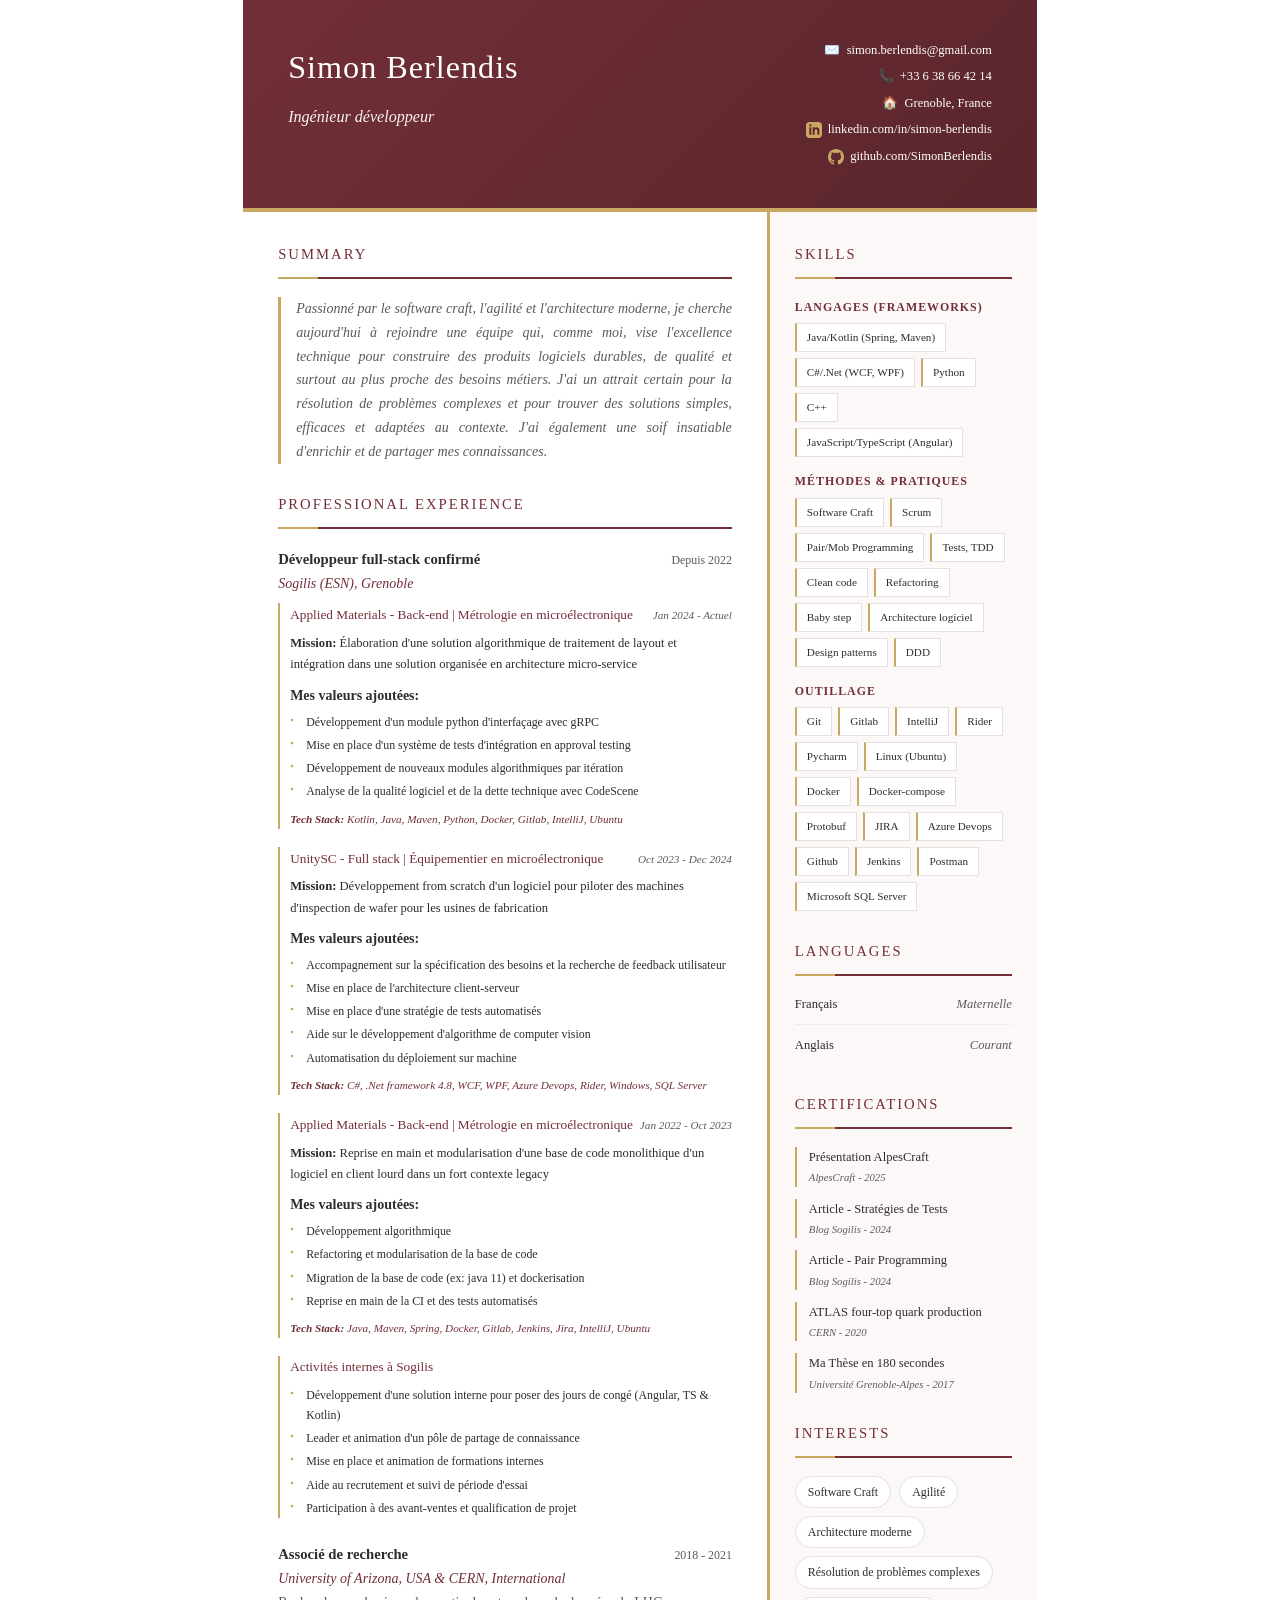
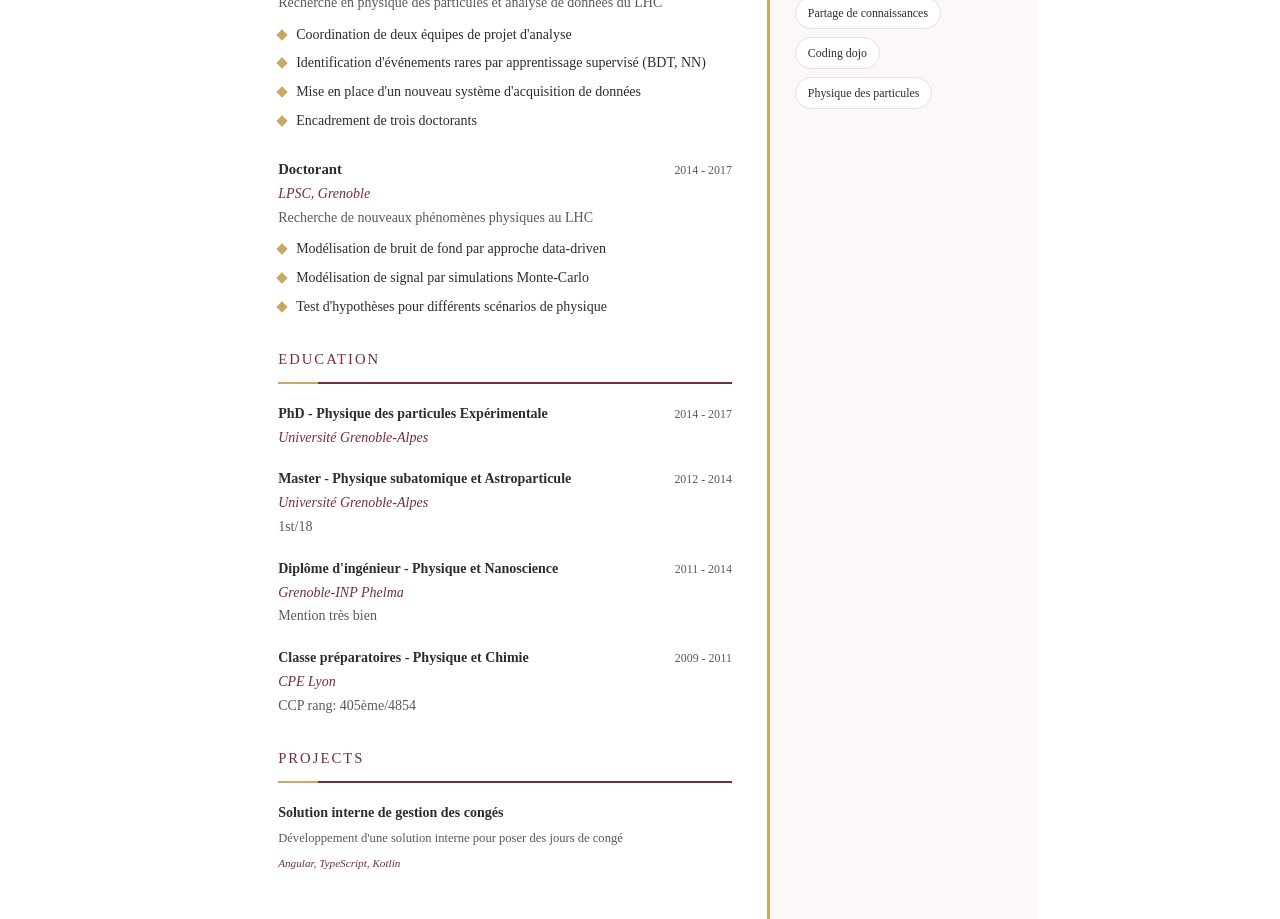
==== index.html @ 7273987a "Refactor sub-experience layout: move dates to right side - Updated HTML structure to separate sub-ex" ====
<!DOCTYPE html>


<html lang="en">
<head>
    <meta charset="UTF-8">
    <meta name="viewport" content="width=device-width, initial-scale=1.0">
    <title>Resume - Simon Berlendis</title>
    <link rel="stylesheet" href="styles.css">
</head>
<body>
<div class="container">

    <header class="header">
        <div class="header-content">

            <div class="header-main">
                <h1>Simon Berlendis</h1>
                <div class="title">Ingénieur développeur</div>
            </div>
            <div class="contact-info">
                <div class="contact-item"><span class="contact-icon">✉️</span> <a
                        href="mailto:simon.berlendis@gmail.com">simon.berlendis@gmail.com</a></div>
                <div class="contact-item"><span class="contact-icon">📞</span> &#43;33 6 38 66 42 14</div>
                <div class="contact-item"><span class="contact-icon">🏠</span> Grenoble, France</div>
                <div class="contact-item"><span class="contact-icon">
                        <svg xmlns="http://www.w3.org/2000/svg" width="16" height="16" viewBox="0 0 24 24"
                             fill="currentColor" style="vertical-align: middle;">
                            <path d="M19 0h-14c-2.761 0-5 2.239-5 5v14c0 2.761 2.239 5 5 5h14c2.762 0 5-2.239 5-5v-14c0-2.761-2.238-5-5-5zm-11 19h-3v-11h3v11zm-1.5-12.268c-.966 0-1.75-.79-1.75-1.764s.784-1.764 1.75-1.764 1.75.79 1.75 1.764-.783 1.764-1.75 1.764zm13.5 12.268h-3v-5.604c0-3.368-4-3.113-4 0v5.604h-3v-11h3v1.765c1.396-2.586 7-2.777 7 2.476v6.759z"/>
                        </svg>
                    </span> <a href="https://linkedin.com/in/simon-berlendis" target="_blank">linkedin.com/in/simon-berlendis</a>
                </div>
                <div class="contact-item"><span class="contact-icon">
                        <svg xmlns="http://www.w3.org/2000/svg" width="16" height="16" viewBox="0 0 24 24"
                             fill="currentColor" style="vertical-align: middle;">
                            <path d="M12 0c-6.626 0-12 5.373-12 12 0 5.302 3.438 9.8 8.207 11.387.599.111.793-.261.793-.577v-2.234c-3.338.726-4.033-1.416-4.033-1.416-.546-1.387-1.333-1.756-1.333-1.756-1.089-.745.083-.729.083-.729 1.205.084 1.839 1.237 1.839 1.237 1.07 1.834 2.807 1.304 3.492.997.107-.775.418-1.305.762-1.604-2.665-.305-5.467-1.334-5.467-5.931 0-1.311.469-2.381 1.236-3.221-.124-.303-.535-1.524.117-3.176 0 0 1.008-.322 3.301 1.23.957-.266 1.983-.399 3.003-.404 1.02.005 2.047.138 3.006.404 2.291-1.552 3.297-1.23 3.297-1.23.653 1.653.242 2.874.118 3.176.77.84 1.235 1.911 1.235 3.221 0 4.609-2.807 5.624-5.479 5.921.43.372.823 1.102.823 2.222v3.293c0 .319.192.694.801.576 4.765-1.589 8.199-6.086 8.199-11.386 0-6.627-5.373-12-12-12z"/>
                        </svg>
                    </span> <a href="https://github.com/SimonBerlendis" target="_blank">github.com/SimonBerlendis</a>
                </div>

            </div>
        </div>
    </header>


    <div class="main-content">

        <div class="left-column">

            <section class="section">
                <h2 class="section-title">Summary</h2>
                <p class="summary">Passionné par le software craft, l&#39;agilité et l&#39;architecture moderne, je
                    cherche aujourd&#39;hui à rejoindre une équipe qui, comme moi, vise l&#39;excellence technique pour
                    construire des produits logiciels durables, de qualité et surtout au plus proche des besoins
                    métiers. J&#39;ai un attrait certain pour la résolution de problèmes complexes et pour trouver des
                    solutions simples, efficaces et adaptées au contexte. J&#39;ai également une soif insatiable d&#39;enrichir
                    et de partager mes connaissances.
                </p>
            </section>


            <section class="section">
                <h2 class="section-title">Professional Experience</h2>

                <div class="experience-item">
                    <div class="experience-header">
                        <div>
                            <div class="experience-title">Développeur full-stack confirmé</div>
                            <div class="experience-company">Sogilis (ESN), Grenoble</div>
                        </div>
                        <div class="experience-date">Depuis 2022</div>
                    </div>
                    
                    <div class="sub-experience-item">
                        <div class="sub-experience-header">
                            <div class="sub-experience-title">Applied Materials - Back-end | Métrologie en microélectronique</div>
                            <div class="sub-experience-date">Jan 2024 - Actuel</div>
                        </div>
                        <div class="sub-experience-description">
                            <strong>Mission:</strong> Élaboration d'une solution algorithmique de traitement de layout et intégration dans une solution organisée en architecture micro-service
                        </div>
                        <div class="sub-experience-values">
                            <strong>Mes valeurs ajoutées:</strong>
                            <ul>
                                <li>Développement d'un module python d'interfaçage avec gRPC</li>
                                <li>Mise en place d'un système de tests d'intégration en approval testing</li>
                                <li>Développement de nouveaux modules algorithmiques par itération</li>
                                <li>Analyse de la qualité logiciel et de la dette technique avec CodeScene</li>
                            </ul>
                        </div>
                        <div class="sub-experience-tech">
                            <strong>Tech Stack:</strong> Kotlin, Java, Maven, Python, Docker, Gitlab, IntelliJ, Ubuntu
                        </div>
                    </div>
                    
                    <div class="sub-experience-item">
                        <div class="sub-experience-header">
                            <div class="sub-experience-title">UnitySC - Full stack | Équipementier en microélectronique</div>
                            <div class="sub-experience-date">Oct 2023 - Dec 2024</div>
                        </div>
                        <div class="sub-experience-description">
                            <strong>Mission:</strong> Développement from scratch d'un logiciel pour piloter des machines d'inspection de wafer pour les usines de fabrication
                        </div>
                        <div class="sub-experience-values">
                            <strong>Mes valeurs ajoutées:</strong>
                            <ul>
                                <li>Accompagnement sur la spécification des besoins et la recherche de feedback utilisateur</li>
                                <li>Mise en place de l'architecture client-serveur</li>
                                <li>Mise en place d'une stratégie de tests automatisés</li>
                                <li>Aide sur le développement d'algorithme de computer vision</li>
                                <li>Automatisation du déploiement sur machine</li>
                            </ul>
                        </div>
                        <div class="sub-experience-tech">
                            <strong>Tech Stack:</strong> C#, .Net framework 4.8, WCF, WPF, Azure Devops, Rider, Windows, SQL Server
                        </div>
                    </div>
                    
                    <div class="sub-experience-item">
                        <div class="sub-experience-header">
                            <div class="sub-experience-title">Applied Materials - Back-end | Métrologie en microélectronique</div>
                            <div class="sub-experience-date">Jan 2022 - Oct 2023</div>
                        </div>
                        <div class="sub-experience-description">
                            <strong>Mission:</strong> Reprise en main et modularisation d'une base de code monolithique d'un logiciel en client lourd dans un fort contexte legacy
                        </div>
                        <div class="sub-experience-values">
                            <strong>Mes valeurs ajoutées:</strong>
                            <ul>
                                <li>Développement algorithmique</li>
                                <li>Refactoring et modularisation de la base de code</li>
                                <li>Migration de la base de code (ex: java 11) et dockerisation</li>
                                <li>Reprise en main de la CI et des tests automatisés</li>
                            </ul>
                        </div>
                        <div class="sub-experience-tech">
                            <strong>Tech Stack:</strong> Java, Maven, Spring, Docker, Gitlab, Jenkins, Jira, IntelliJ, Ubuntu
                        </div>
                    </div>
                    
                    <div class="sub-experience-item">
                        <div class="sub-experience-header">
                            <div class="sub-experience-title">Activités internes à Sogilis</div>
                        </div>
                        <div class="sub-experience-values">
                            <ul>
                                <li>Développement d'une solution interne pour poser des jours de congé (Angular, TS & Kotlin)</li>
                                <li>Leader et animation d'un pôle de partage de connaissance</li>
                                <li>Mise en place et animation de formations internes</li>
                                <li>Aide au recrutement et suivi de période d'essai</li>
                                <li>Participation à des avant-ventes et qualification de projet</li>
                            </ul>
                        </div>
                    </div>
                </div>

                <div class="experience-item">
                    <div class="experience-header">
                        <div>
                            <div class="experience-title">Associé de recherche</div>
                            <div class="experience-company">University of Arizona, USA &amp; CERN, International</div>
                            <div class="experience-description">Recherche en physique des particules et analyse de données du
                                LHC</div>
                        </div>
                        <div class="experience-date">2018 - 2021</div>
                    </div>

                    <ul class="highlights">

                        <li>Coordination de deux équipes de projet d&#39;analyse</li>

                        <li>Identification d&#39;événements rares par apprentissage supervisé (BDT, NN)</li>

                        <li>Mise en place d&#39;un nouveau système d&#39;acquisition de données</li>

                        <li>Encadrement de trois doctorants</li>

                    </ul>

                </div>

                <div class="experience-item">
                    <div class="experience-header">
                        <div>
                            <div class="experience-title">Doctorant</div>
                            <div class="experience-company">LPSC, Grenoble</div>
                            <div class="experience-description">Recherche de nouveaux phénomènes physiques au LHC</div>
                        </div>
                        <div class="experience-date">2014 - 2017</div>
                    </div>

                    <ul class="highlights">

                        <li>Modélisation de bruit de fond par approche data-driven</li>

                        <li>Modélisation de signal par simulations Monte-Carlo</li>

                        <li>Test d&#39;hypothèses pour différents scénarios de physique</li>

                    </ul>

                </div>

            </section>


            <section class="section">
                <h2 class="section-title">Education</h2>

                <div class="education-item">
                    <div class="education-header">
                        <div>
                            <div class="education-degree">PhD - Physique des particules Expérimentale</div>
                            <div class="education-institution">Université Grenoble-Alpes</div>
                        </div>
                        <div class="education-date">2014 - 2017</div>
                    </div>

                </div>

                <div class="education-item">
                    <div class="education-header">
                        <div>
                            <div class="education-degree">Master - Physique subatomique et Astroparticule</div>
                            <div class="education-institution">Université Grenoble-Alpes</div>
                            <div class="education-description">1st/18</div>
                        </div>
                        <div class="education-date">2012 - 2014</div>
                    </div>
                </div>

                <div class="education-item">
                    <div class="education-header">
                        <div>
                            <div class="education-degree">Diplôme d&#39;ingénieur - Physique et Nanoscience</div>
                            <div class="education-institution">Grenoble-INP Phelma</div>
                            <div class="education-description">Mention très bien</div>
                        </div>
                        <div class="education-date">2011 - 2014</div>
                    </div>
                </div>

                <div class="education-item">
                    <div class="education-header">
                        <div>
                            <div class="education-degree">Classe préparatoires - Physique et Chimie</div>
                            <div class="education-institution">CPE Lyon</div>
                            <div class="education-description">CCP rang: 405ème/4854</div>
                        </div>
                        <div class="education-date">2009 - 2011</div>
                    </div>
                </div>

            </section>


            <section class="section">
                <h2 class="section-title">Projects</h2>

                <div class="project-item">
                    <div class="project-name">Solution interne de gestion des congés</div>
                    <p class="project-description">Développement d&#39;une solution interne pour poser des jours de
                        congé</p>

                    <div class="project-tech">Angular, TypeScript, Kotlin</div>

                </div>

            </section>

        </div>


        <div class="right-column">

            <section class="section">
                <h2 class="section-title">Skills</h2>

                <div class="skill-category">
                    <div class="skill-category-name">Langages (Frameworks)</div>
                    <div class="skill-tags">

                        <span class="skill-tag">Java/Kotlin (Spring, Maven)</span>

                        <span class="skill-tag">C#/.Net (WCF, WPF)</span>

                        <span class="skill-tag">Python</span>

                        <span class="skill-tag">C&#43;&#43;</span>

                        <span class="skill-tag">JavaScript/TypeScript (Angular)</span>

                    </div>
                </div>

                <div class="skill-category">
                    <div class="skill-category-name">Méthodes &amp; Pratiques</div>
                    <div class="skill-tags">

                        <span class="skill-tag">Software Craft</span>

                        <span class="skill-tag">Scrum</span>

                        <span class="skill-tag">Pair/Mob Programming</span>

                        <span class="skill-tag">Tests, TDD</span>

                        <span class="skill-tag">Clean code</span>

                        <span class="skill-tag">Refactoring</span>

                        <span class="skill-tag">Baby step</span>

                        <span class="skill-tag">Architecture logiciel</span>

                        <span class="skill-tag">Design patterns</span>

                        <span class="skill-tag">DDD</span>

                    </div>
                </div>

                <div class="skill-category">
                    <div class="skill-category-name">Outillage</div>
                    <div class="skill-tags">

                        <span class="skill-tag">Git</span>

                        <span class="skill-tag">Gitlab</span>

                        <span class="skill-tag">IntelliJ</span>

                        <span class="skill-tag">Rider</span>

                        <span class="skill-tag">Pycharm</span>

                        <span class="skill-tag">Linux (Ubuntu)</span>

                        <span class="skill-tag">Docker</span>

                        <span class="skill-tag">Docker-compose</span>

                        <span class="skill-tag">Protobuf</span>

                        <span class="skill-tag">JIRA</span>

                        <span class="skill-tag">Azure Devops</span>

                        <span class="skill-tag">Github</span>

                        <span class="skill-tag">Jenkins</span>

                        <span class="skill-tag">Postman</span>

                        <span class="skill-tag">Microsoft SQL Server</span>

                    </div>
                </div>

            </section>


            <section class="section">
                <h2 class="section-title">Languages</h2>

                <div class="language-item">
                    <span class="language-name">Français</span>
                    <span class="language-level">Maternelle</span>
                </div>

                <div class="language-item">
                    <span class="language-name">Anglais</span>
                    <span class="language-level">Courant</span>
                </div>

            </section>


            <section class="section">
                <h2 class="section-title">Certifications</h2>

                <div class="certification-item">
                    <div class="certification-name">Présentation AlpesCraft</div>
                    <div class="certification-meta">AlpesCraft - 2025</div>
                </div>

                <div class="certification-item">
                    <div class="certification-name">Article - Stratégies de Tests</div>
                    <div class="certification-meta">Blog Sogilis - 2024</div>
                </div>

                <div class="certification-item">
                    <div class="certification-name">Article - Pair Programming</div>
                    <div class="certification-meta">Blog Sogilis - 2024</div>
                </div>

                <div class="certification-item">
                    <div class="certification-name">ATLAS four-top quark production</div>
                    <div class="certification-meta">CERN - 2020</div>
                </div>

                <div class="certification-item">
                    <div class="certification-name">Ma Thèse en 180 secondes</div>
                    <div class="certification-meta">Université Grenoble-Alpes - 2017</div>
                </div>

            </section>


            <section class="section">
                <h2 class="section-title">Interests</h2>
                <div class="interests-list">

                    <span class="interest-item">Software Craft</span>

                    <span class="interest-item">Agilité</span>

                    <span class="interest-item">Architecture moderne</span>

                    <span class="interest-item">Résolution de problèmes complexes</span>

                    <span class="interest-item">Partage de connaissances</span>

                    <span class="interest-item">Coding dojo</span>

                    <span class="interest-item">Physique des particules</span>

                </div>
            </section>

        </div>
    </div>
</div>
</body>
</html>
---- styles.css ----
* {
    margin: 0;
    padding: 0;
    box-sizing: border-box;
}

:root {
    --primary-color: #722F37;
    --secondary-color: #5a252c;
    --accent-color: #9b4a54;
    --text-color: #2d2d2d;
    --text-light: #5a5a5a;
    --bg-color: #ffffff;
    --bg-light: #fdf8f8;
    --border-color: #e8dede;
    --gold: #c9a962;
}

body {
    font-family: 'Palatino Linotype', 'Book Antiqua', Palatino, Georgia, serif;
    line-height: 1.7;
    color: var(--text-color);
    background-color: var(--bg-color);
    font-size: 14px;
}

.container {
    max-width: 210mm;
    margin: 0 auto;
    background: white;
}


.header {
    background: linear-gradient(135deg, var(--primary-color), var(--secondary-color));
    color: white;
    padding: 40px 45px;
    position: relative;
}

.header::after {
    content: "";
    position: absolute;
    bottom: 0;
    left: 0;
    right: 0;
    height: 4px;
    background: var(--gold);
}

.header-content {
    display: flex;
    justify-content: space-between;
    align-items: flex-start;
    gap: 25px;
}

.header-photo img {
    width: 105px;
    height: 105px;
    border-radius: 50%;
    object-fit: cover;
    border: 3px solid var(--gold);
}

.header-photo.photo-grayscale img {
    filter: grayscale(100%);
}

.header-photo.photo-square img {
    border-radius: 8px;
}

.header-main {
    flex-grow: 1;
}

.header-main h1 {
    font-size: 2.3em;
    font-weight: 400;
    margin-bottom: 8px;
    letter-spacing: 1px;
}

.header-main .title {
    font-size: 1.15em;
    opacity: 0.95;
    font-style: italic;
    font-weight: 300;
}

.contact-info {
    text-align: right;
    font-size: 0.9em;
}

.contact-item {
    margin-bottom: 5px;
}

.contact-icon {
    display: inline-block;
    width: 22px;
    text-align: center;
    color: var(--gold);
    font-weight: bold;
}

.contact-info a {
    color: white;
    text-decoration: none;
}

.contact-info a:hover {
    color: var(--gold);
}


.main-content {
    display: grid;
    grid-template-columns: 1fr 270px;
    gap: 0;
}

.left-column {
    padding: 30px 35px;
}

.right-column {
    background-color: var(--bg-light);
    padding: 30px 25px;
    border-left: 3px solid var(--gold);
}


.section {
    margin-bottom: 28px;
}

.section:last-child {
    margin-bottom: 0;
}

.section-title {
    font-size: 1.05em;
    font-weight: 400;
    color: var(--primary-color);
    text-transform: uppercase;
    letter-spacing: 2px;
    padding-bottom: 10px;
    margin-bottom: 18px;
    border-bottom: 2px solid var(--primary-color);
    position: relative;
}

.section-title::after {
    content: "";
    position: absolute;
    bottom: -2px;
    left: 0;
    width: 40px;
    height: 2px;
    background: var(--gold);
}


.summary {
    color: var(--text-light);
    text-align: justify;
    font-style: italic;
    border-left: 3px solid var(--gold);
    padding-left: 15px;
}


.experience-item {
    margin-bottom: 24px;
    page-break-inside: avoid;
}

.experience-item:last-child {
    margin-bottom: 0;
}

.sub-experience-item {
    margin-bottom: 18px;
    margin-left: 0;
    padding-left: 10px;
    border-left: 2px solid var(--gold);
    page-break-inside: avoid;
}

.sub-experience-item:last-child {
    margin-bottom: 0;
}

.sub-experience-header {
    margin-bottom: 6px;
    display: flex;
    justify-content: space-between;
    align-items: baseline;
}

.sub-experience-title {
    font-weight: 500;
    font-size: 0.95em;
    color: var(--primary-color);
}

.sub-experience-date {
    font-size: 0.8em;
    color: var(--text-light);
    font-style: italic;
    margin-top: 3px;
    text-align: right;
    flex-shrink: 0;
}

.sub-experience-description {
    font-size: 0.9em;
    color: var(--text-color);
    margin-bottom: 8px;
}

.sub-experience-values {
    margin-bottom: 8px;
}

.sub-experience-values ul {
    list-style: none;
    padding-left: 0;
    margin-top: 4px;
}

.sub-experience-values li {
    position: relative;
    padding-left: 16px;
    margin-bottom: 3px;
    font-size: 0.85em;
}

.sub-experience-values li::before {
    content: "▪";
    position: absolute;
    left: 0;
    color: var(--gold);
    font-size: 0.8em;
}

.sub-experience-tech {
    font-size: 0.8em;
    color: var(--primary-color);
    font-style: italic;
}

.experience-header {
    margin-bottom: 8px;
    display: flex;
    justify-content: space-between;
    align-items: baseline;
}

.experience-title {
    font-weight: 600;
    font-size: 1.05em;
    color: var(--text-color);
}

.experience-company {
    color: var(--primary-color);
    font-style: italic;
}

.experience-date {
    font-size: 0.85em;
    color: var(--text-light);
    margin-top: 3px;
    text-align: right;
    flex-shrink: 0;
}

.experience-description {
    color: var(--text-light);
}

.highlights {
    list-style: none;
    padding-left: 0;
}

.highlights li {
    position: relative;
    padding-left: 18px;
    margin-bottom: 5px;
    color: var(--text-color);
}

.highlights li::before {
    content: "";
    position: absolute;
    left: 0;
    top: 8px;
    width: 8px;
    height: 8px;
    background: var(--gold);
    transform: rotate(45deg);
}


.education-item {
    margin-bottom: 18px;
}

.education-item:last-child {
    margin-bottom: 0;
}

.education-header {
    display: flex;
    justify-content: space-between;
    align-items: baseline;
    margin-bottom: 8px;
}

.education-degree {
    font-weight: 600;
}

.education-institution {
    color: var(--primary-color);
    font-style: italic;
}

.education-date {
    font-size: 0.85em;
    color: var(--text-light);
    text-align: right;
    flex-shrink: 0;
}

.education-description {
    color: var(--text-light);
}


.skill-category {
    margin-bottom: 14px;
}

.skill-category:last-child {
    margin-bottom: 0;
}

.skill-category-name {
    font-weight: 600;
    font-size: 0.85em;
    margin-bottom: 6px;
    color: var(--primary-color);
    text-transform: uppercase;
    letter-spacing: 1px;
}

.skill-tags {
    display: flex;
    flex-wrap: wrap;
    gap: 6px;
}

.skill-tag {
    background-color: white;
    color: var(--text-color);
    padding: 4px 10px;
    font-size: 0.8em;
    border: 1px solid var(--border-color);
    border-left: 2px solid var(--gold);
}


.language-item {
    display: flex;
    justify-content: space-between;
    margin-bottom: 10px;
    font-size: 0.9em;
    padding-bottom: 8px;
    border-bottom: 1px dotted var(--border-color);
}

.language-item:last-child {
    border-bottom: none;
}

.language-name {
    font-weight: 500;
}

.language-level {
    color: var(--text-light);
    font-style: italic;
}


.certification-item {
    margin-bottom: 12px;
    font-size: 0.9em;
    padding-left: 12px;
    border-left: 2px solid var(--gold);
}

.certification-name {
    font-weight: 500;
}

.certification-meta {
    color: var(--text-light);
    font-size: 0.85em;
    font-style: italic;
}


.project-item {
    margin-bottom: 16px;
}

.project-name {
    font-weight: 600;
    color: var(--text-color);
}

.project-description {
    font-size: 0.9em;
    color: var(--text-light);
    margin: 4px 0;
}

.project-tech {
    font-size: 0.8em;
    color: var(--primary-color);
    font-style: italic;
}


.interests-list {
    display: flex;
    flex-wrap: wrap;
    gap: 8px;
}

.interest-item {
    background-color: white;
    padding: 5px 12px;
    font-size: 0.85em;
    border: 1px solid var(--border-color);
    border-radius: 20px;
}


@media screen and (max-width: 768px) {
    .main-content {
        grid-template-columns: 1fr;
    }

    .right-column {
        border-left: none;
        border-top: 3px solid var(--gold);
    }
}


@media print {
    body {
        font-size: 11pt;
    }

    .container {
        max-width: 100%;
    }

    .section {
        page-break-inside: avoid;
    }
}
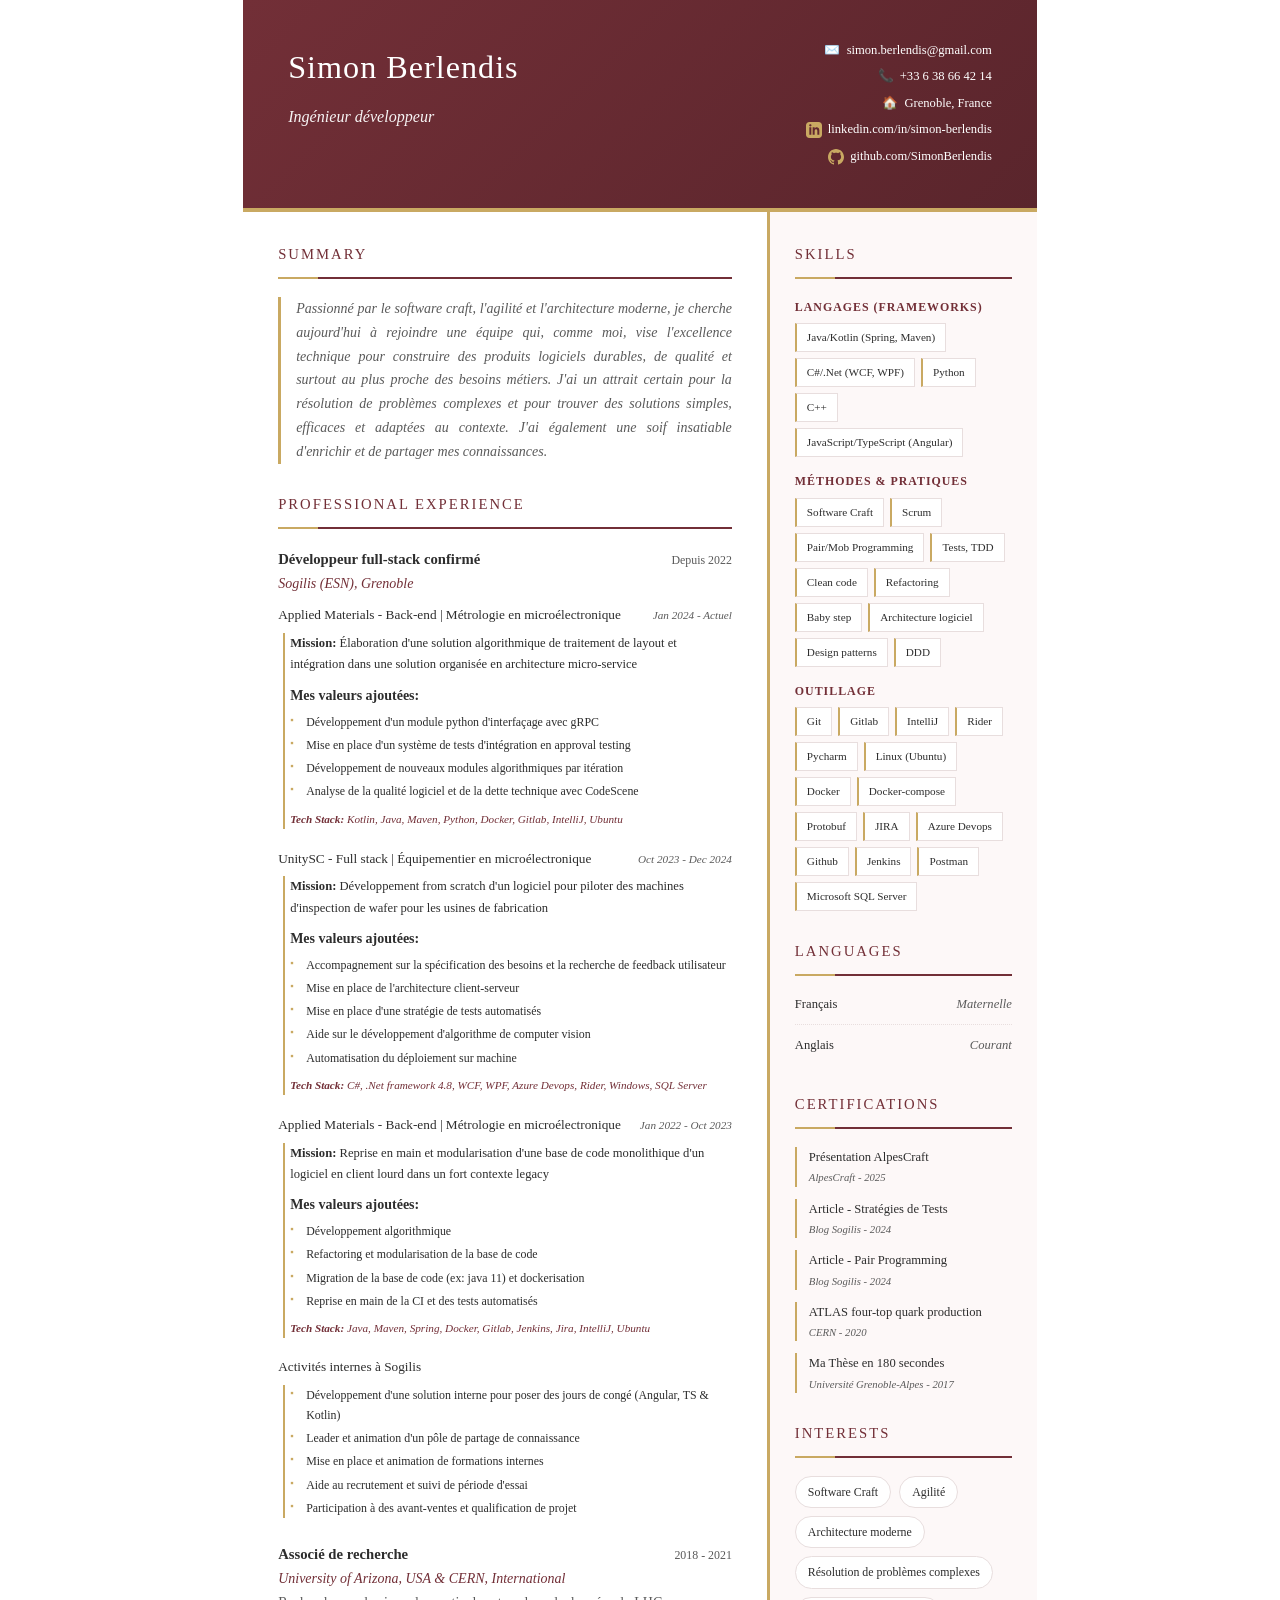
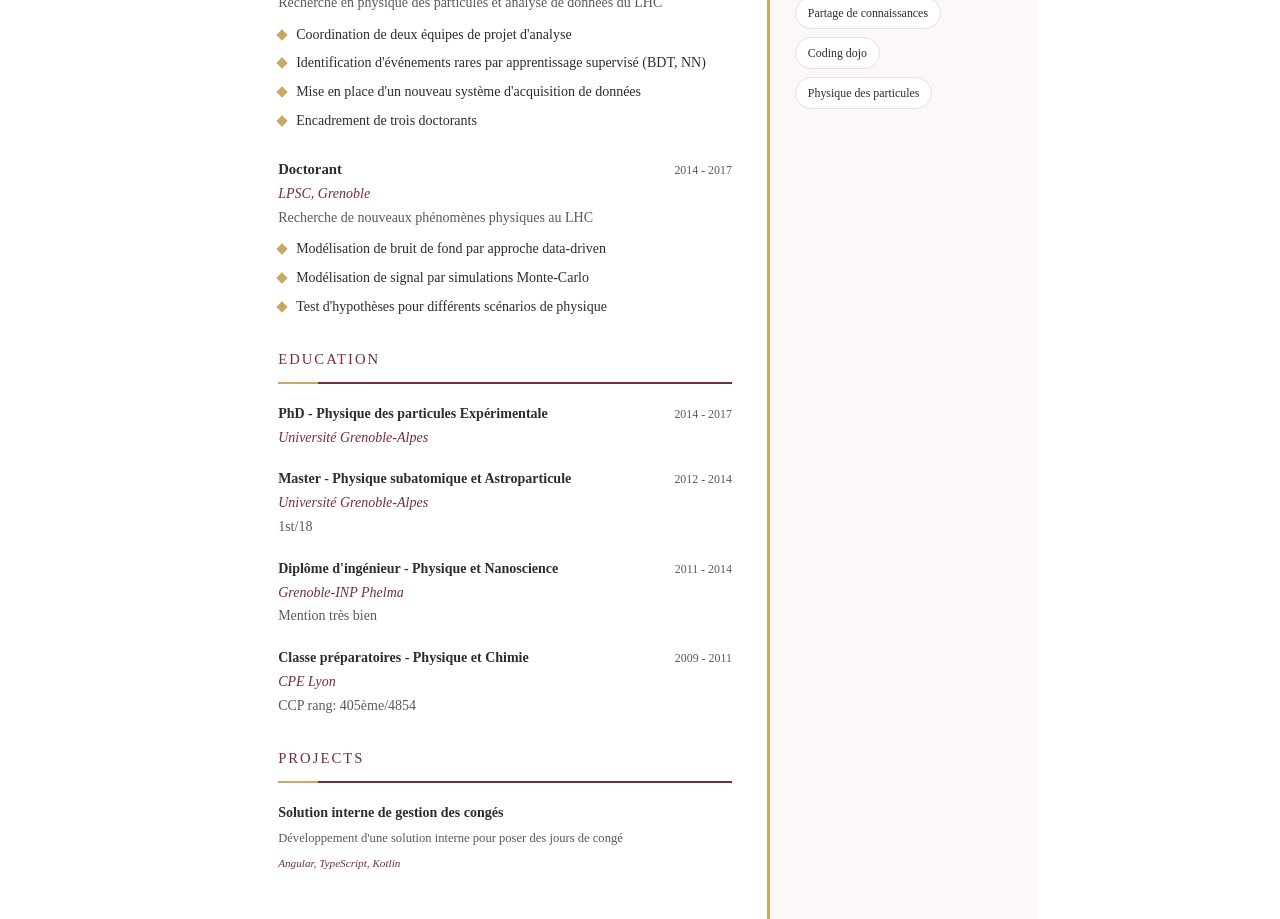
==== commit ee62b698: "Refactor sub-experience layout: move headers outside border - Moved sub-experience-header elements o" ====
--- a/index.html
+++ b/index.html
@@ -71,11 +71,11 @@
                         <div class="experience-date">Depuis 2022</div>
                     </div>
                     
+                    <div class="sub-experience-header">
+                        <div class="sub-experience-title">Applied Materials - Back-end | Métrologie en microélectronique</div>
+                        <div class="sub-experience-date">Jan 2024 - Actuel</div>
+                    </div>
                     <div class="sub-experience-item">
-                        <div class="sub-experience-header">
-                            <div class="sub-experience-title">Applied Materials - Back-end | Métrologie en microélectronique</div>
-                            <div class="sub-experience-date">Jan 2024 - Actuel</div>
-                        </div>
                         <div class="sub-experience-description">
                             <strong>Mission:</strong> Élaboration d'une solution algorithmique de traitement de layout et intégration dans une solution organisée en architecture micro-service
                         </div>
@@ -93,11 +93,11 @@
                         </div>
                     </div>
                     
+                    <div class="sub-experience-header">
+                        <div class="sub-experience-title">UnitySC - Full stack | Équipementier en microélectronique</div>
+                        <div class="sub-experience-date">Oct 2023 - Dec 2024</div>
+                    </div>
                     <div class="sub-experience-item">
-                        <div class="sub-experience-header">
-                            <div class="sub-experience-title">UnitySC - Full stack | Équipementier en microélectronique</div>
-                            <div class="sub-experience-date">Oct 2023 - Dec 2024</div>
-                        </div>
                         <div class="sub-experience-description">
                             <strong>Mission:</strong> Développement from scratch d'un logiciel pour piloter des machines d'inspection de wafer pour les usines de fabrication
                         </div>
@@ -116,11 +116,11 @@
                         </div>
                     </div>
                     
+                    <div class="sub-experience-header">
+                        <div class="sub-experience-title">Applied Materials - Back-end | Métrologie en microélectronique</div>
+                        <div class="sub-experience-date">Jan 2022 - Oct 2023</div>
+                    </div>
                     <div class="sub-experience-item">
-                        <div class="sub-experience-header">
-                            <div class="sub-experience-title">Applied Materials - Back-end | Métrologie en microélectronique</div>
-                            <div class="sub-experience-date">Jan 2022 - Oct 2023</div>
-                        </div>
                         <div class="sub-experience-description">
                             <strong>Mission:</strong> Reprise en main et modularisation d'une base de code monolithique d'un logiciel en client lourd dans un fort contexte legacy
                         </div>
@@ -137,11 +137,11 @@
                             <strong>Tech Stack:</strong> Java, Maven, Spring, Docker, Gitlab, Jenkins, Jira, IntelliJ, Ubuntu
                         </div>
                     </div>
-                    
+
+                    <div class="sub-experience-header">
+                        <div class="sub-experience-title">Activités internes à Sogilis</div>
+                    </div>
                     <div class="sub-experience-item">
-                        <div class="sub-experience-header">
-                            <div class="sub-experience-title">Activités internes à Sogilis</div>
-                        </div>
                         <div class="sub-experience-values">
                             <ul>
                                 <li>Développement d'une solution interne pour poser des jours de congé (Angular, TS & Kotlin)</li>
--- a/styles.css
+++ b/styles.css
@@ -184,8 +184,8 @@
 
 .sub-experience-item {
     margin-bottom: 18px;
-    margin-left: 0;
-    padding-left: 10px;
+    margin-left: 5px;
+    padding-left: 5px;
     border-left: 2px solid var(--gold);
     page-break-inside: avoid;
 }
@@ -199,12 +199,13 @@
     display: flex;
     justify-content: space-between;
     align-items: baseline;
+    margin-left: 0;
 }
 
 .sub-experience-title {
     font-weight: 500;
     font-size: 0.95em;
-    color: var(--primary-color);
+    color: var(--text-color);
 }
 
 .sub-experience-date {
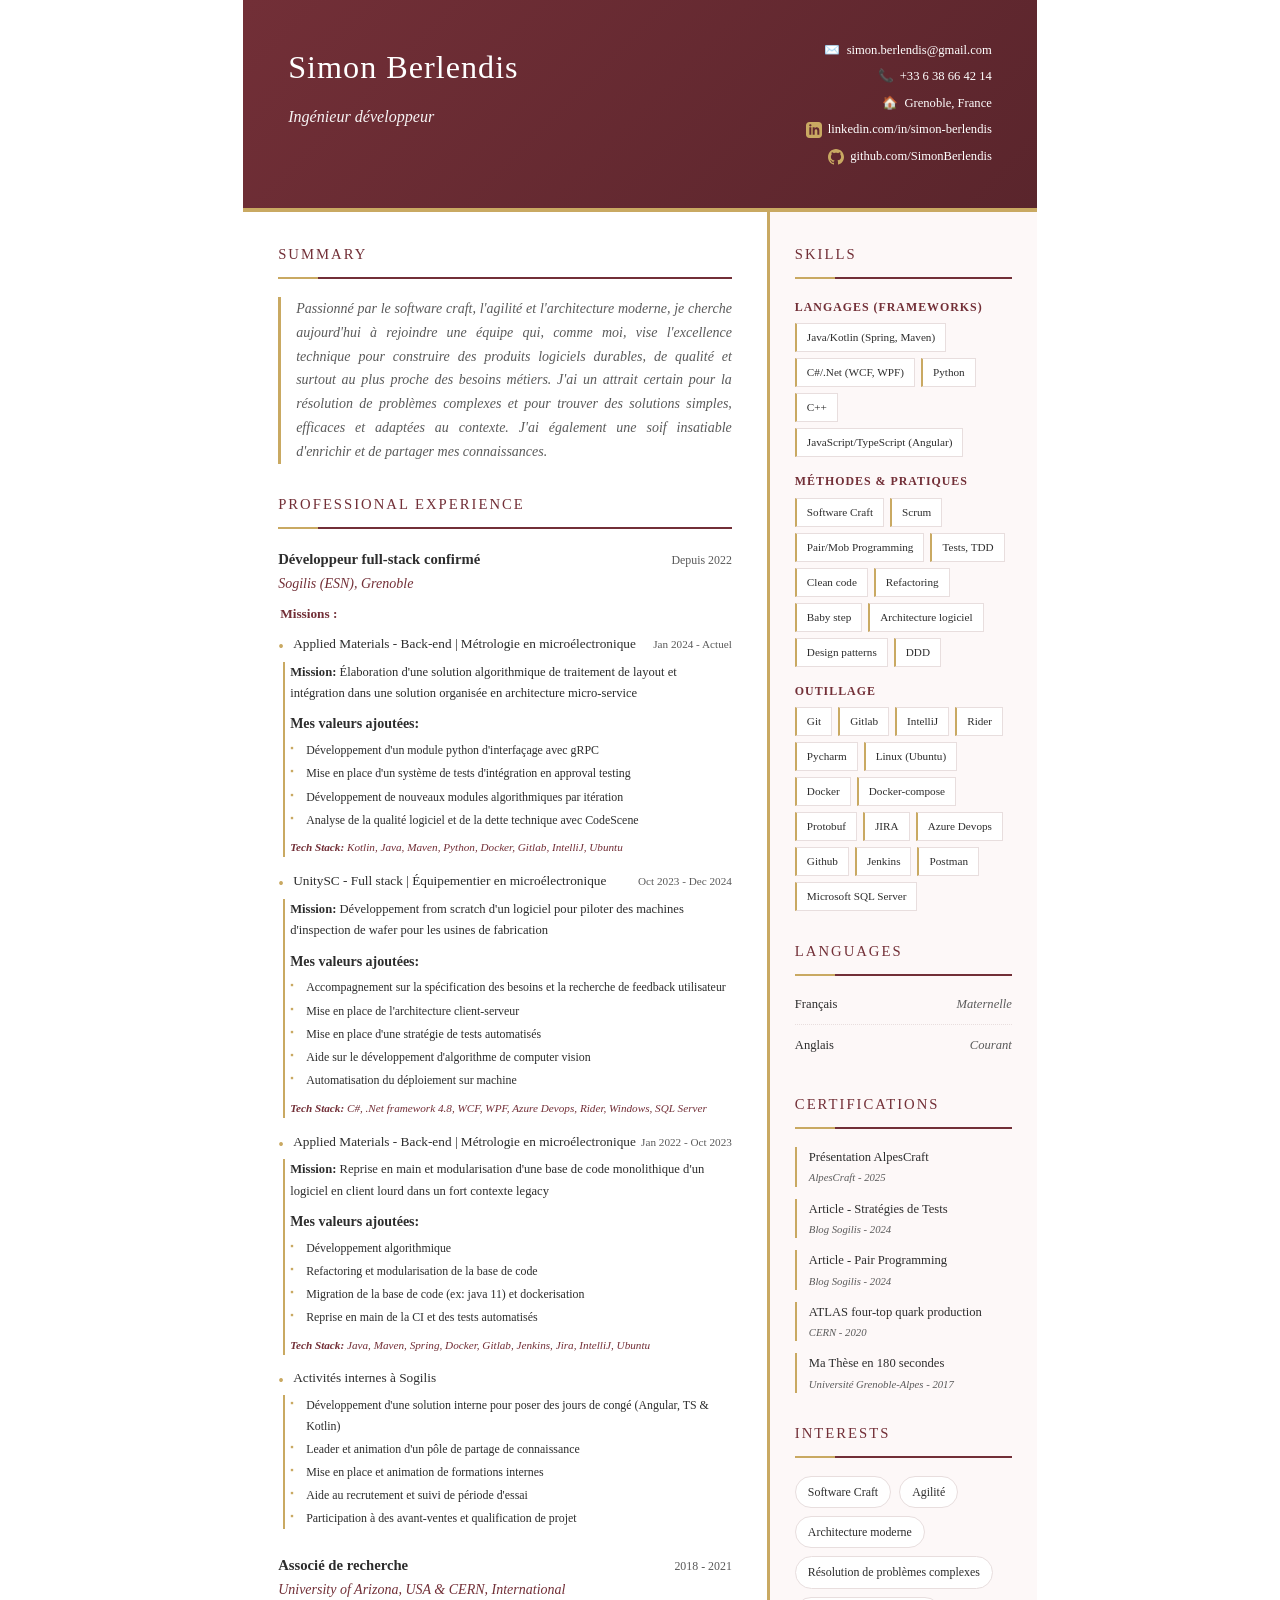
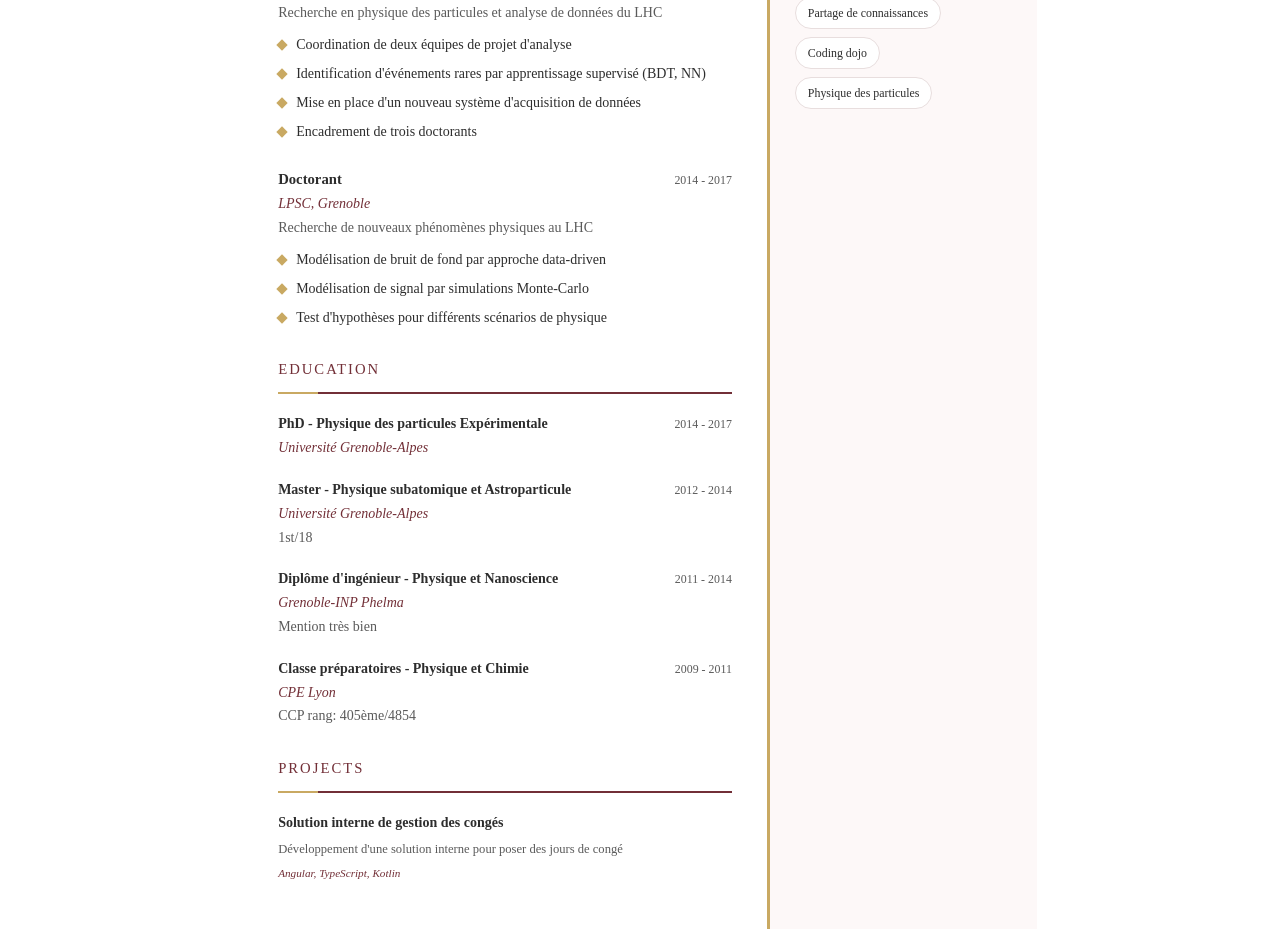
==== commit 7bbc6b0c: "Style: align missions heading with bullet points - Added padding-left: 15px to .missions-heading - A" ====
--- a/index.html
+++ b/index.html
@@ -70,7 +70,9 @@
                         </div>
                         <div class="experience-date">Depuis 2022</div>
                     </div>
-                    
+
+                    <div class="missions-container">
+                    <div class="missions-heading">Missions :</div>
                     <div class="sub-experience-header">
                         <div class="sub-experience-title">Applied Materials - Back-end | Métrologie en microélectronique</div>
                         <div class="sub-experience-date">Jan 2024 - Actuel</div>
@@ -92,7 +94,7 @@
                             <strong>Tech Stack:</strong> Kotlin, Java, Maven, Python, Docker, Gitlab, IntelliJ, Ubuntu
                         </div>
                     </div>
-                    
+
                     <div class="sub-experience-header">
                         <div class="sub-experience-title">UnitySC - Full stack | Équipementier en microélectronique</div>
                         <div class="sub-experience-date">Oct 2023 - Dec 2024</div>
@@ -115,7 +117,7 @@
                             <strong>Tech Stack:</strong> C#, .Net framework 4.8, WCF, WPF, Azure Devops, Rider, Windows, SQL Server
                         </div>
                     </div>
-                    
+
                     <div class="sub-experience-header">
                         <div class="sub-experience-title">Applied Materials - Back-end | Métrologie en microélectronique</div>
                         <div class="sub-experience-date">Jan 2022 - Oct 2023</div>
@@ -136,6 +138,7 @@
                         <div class="sub-experience-tech">
                             <strong>Tech Stack:</strong> Java, Maven, Spring, Docker, Gitlab, Jenkins, Jira, IntelliJ, Ubuntu
                         </div>
+                    </div>
                     </div>
 
                     <div class="sub-experience-header">
--- a/styles.css
+++ b/styles.css
@@ -183,7 +183,7 @@
 }
 
 .sub-experience-item {
-    margin-bottom: 18px;
+    margin-bottom: 12px;
     margin-left: 5px;
     padding-left: 5px;
     border-left: 2px solid var(--gold);
@@ -194,6 +194,18 @@
     margin-bottom: 0;
 }
 
+.missions-container {
+    margin-bottom: 12px;
+}
+
+.missions-heading {
+    font-weight: 600;
+    font-size: 0.95em;
+    color: var(--primary-color);
+    margin-bottom: 6px;
+    margin-left: 2px;
+}
+
 .sub-experience-header {
     margin-bottom: 6px;
     display: flex;
@@ -206,12 +218,21 @@
     font-weight: 500;
     font-size: 0.95em;
     color: var(--text-color);
+    position: relative;
+    padding-left: 15px;
+}
+
+.sub-experience-title::before {
+    content: "•";
+    position: absolute;
+    left: 0;
+    color: var(--gold);
+    font-size: 1.2em;
 }
 
 .sub-experience-date {
     font-size: 0.8em;
     color: var(--text-light);
-    font-style: italic;
     margin-top: 3px;
     text-align: right;
     flex-shrink: 0;
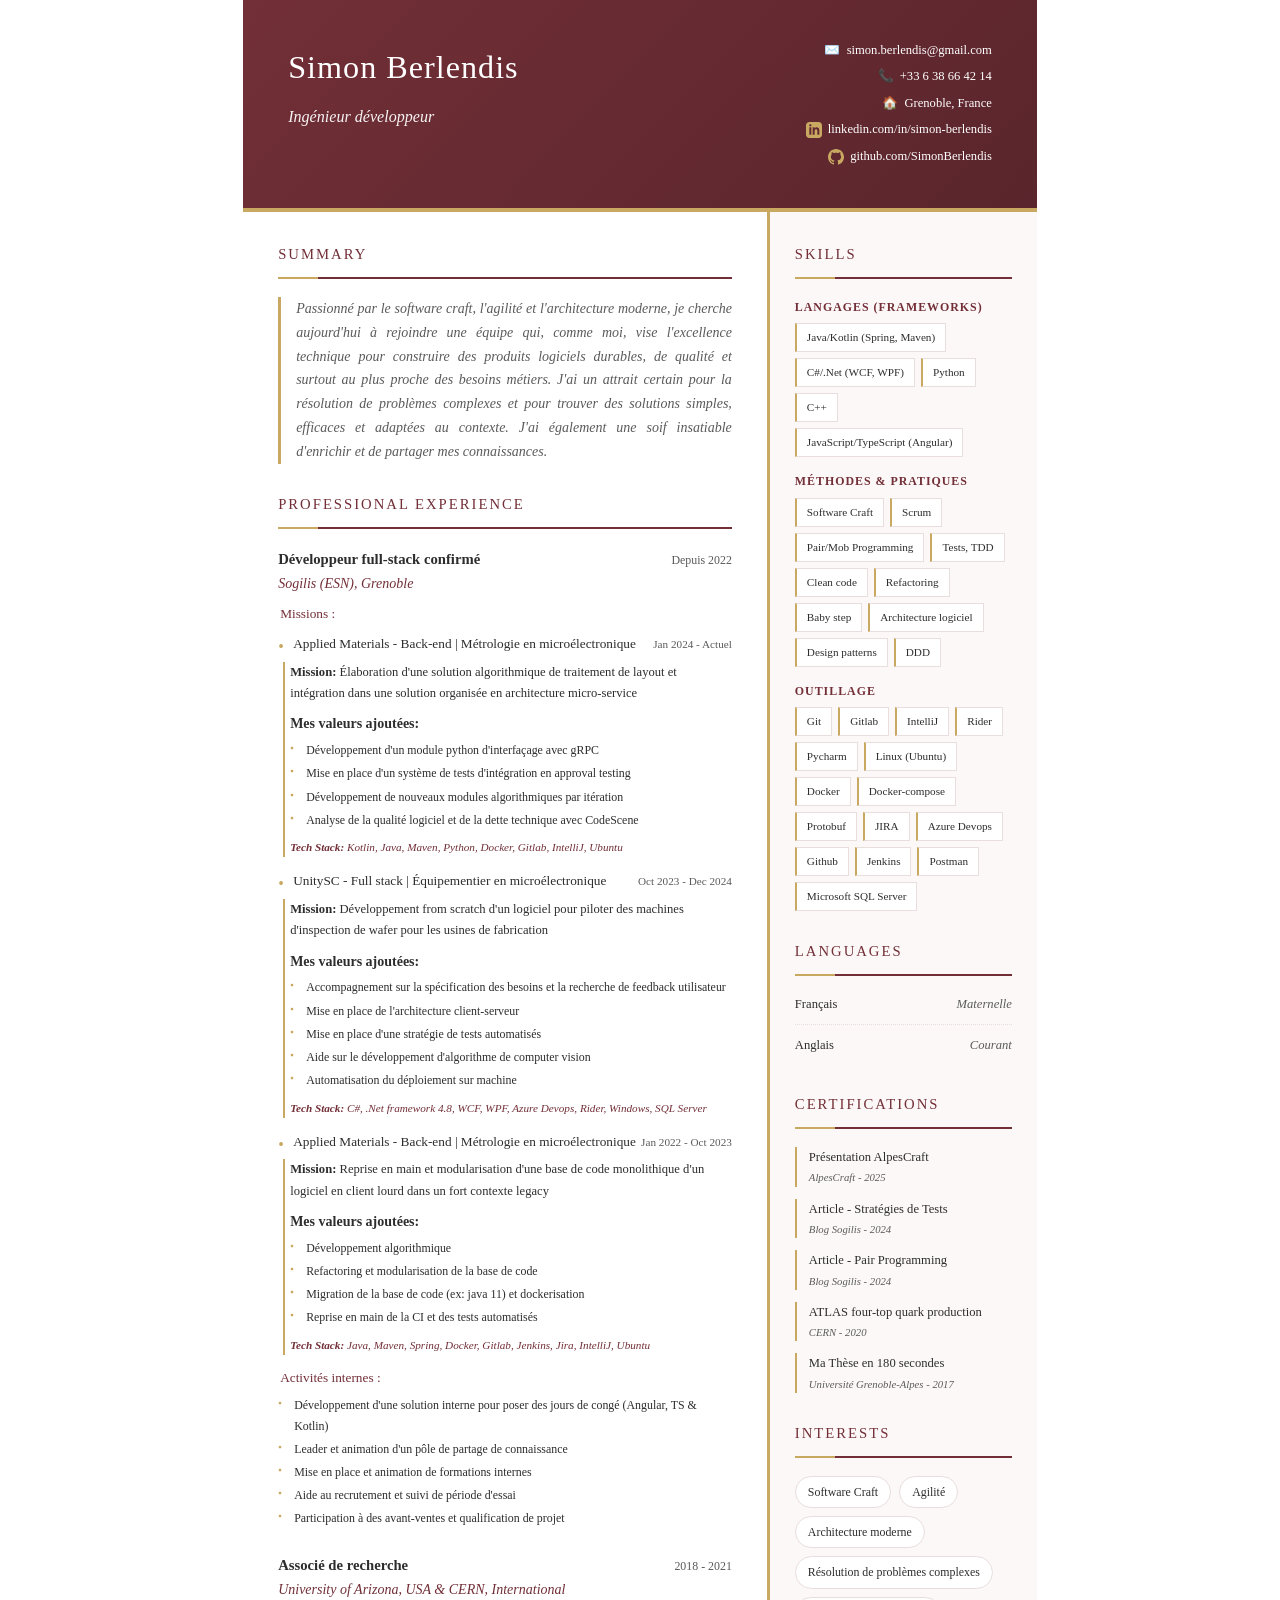
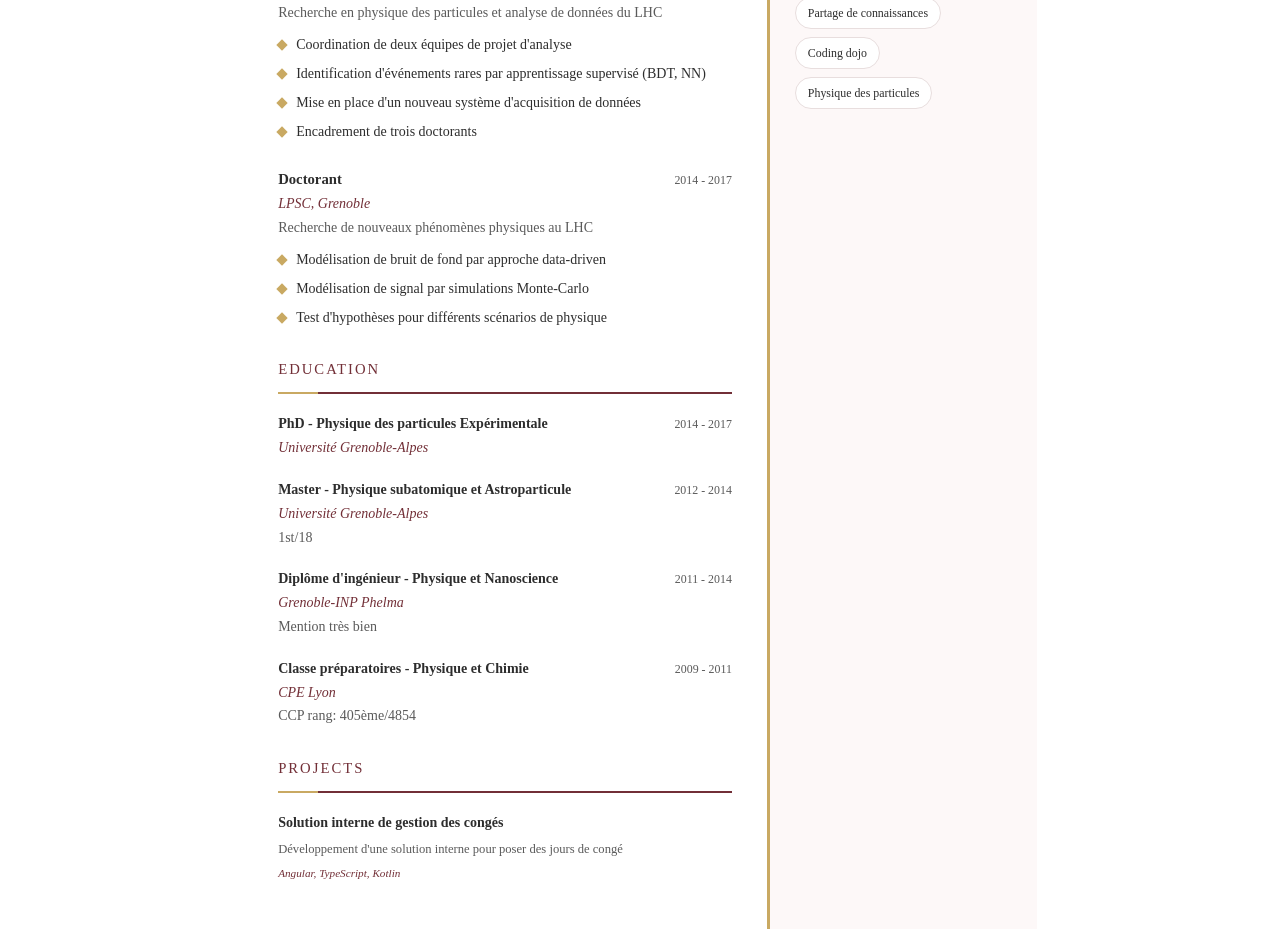
==== commit 86e8f2ec: "Refactor internal activities section - Added 'Activités internes :' heading - Removed redundant sub-" ====
--- a/index.html
+++ b/index.html
@@ -141,10 +141,7 @@
                     </div>
                     </div>
 
-                    <div class="sub-experience-header">
-                        <div class="sub-experience-title">Activités internes à Sogilis</div>
-                    </div>
-                    <div class="sub-experience-item">
+                    <div class="internal-activities-heading">Activités internes :</div>
                         <div class="sub-experience-values">
                             <ul>
                                 <li>Développement d'une solution interne pour poser des jours de congé (Angular, TS & Kotlin)</li>
@@ -154,7 +151,6 @@
                                 <li>Participation à des avant-ventes et qualification de projet</li>
                             </ul>
                         </div>
-                    </div>
                 </div>
 
                 <div class="experience-item">
--- a/styles.css
+++ b/styles.css
@@ -198,8 +198,8 @@
     margin-bottom: 12px;
 }
 
-.missions-heading {
-    font-weight: 600;
+.missions-heading, .internal-activities-heading {
+    font-weight: 500;
     font-size: 0.95em;
     color: var(--primary-color);
     margin-bottom: 6px;
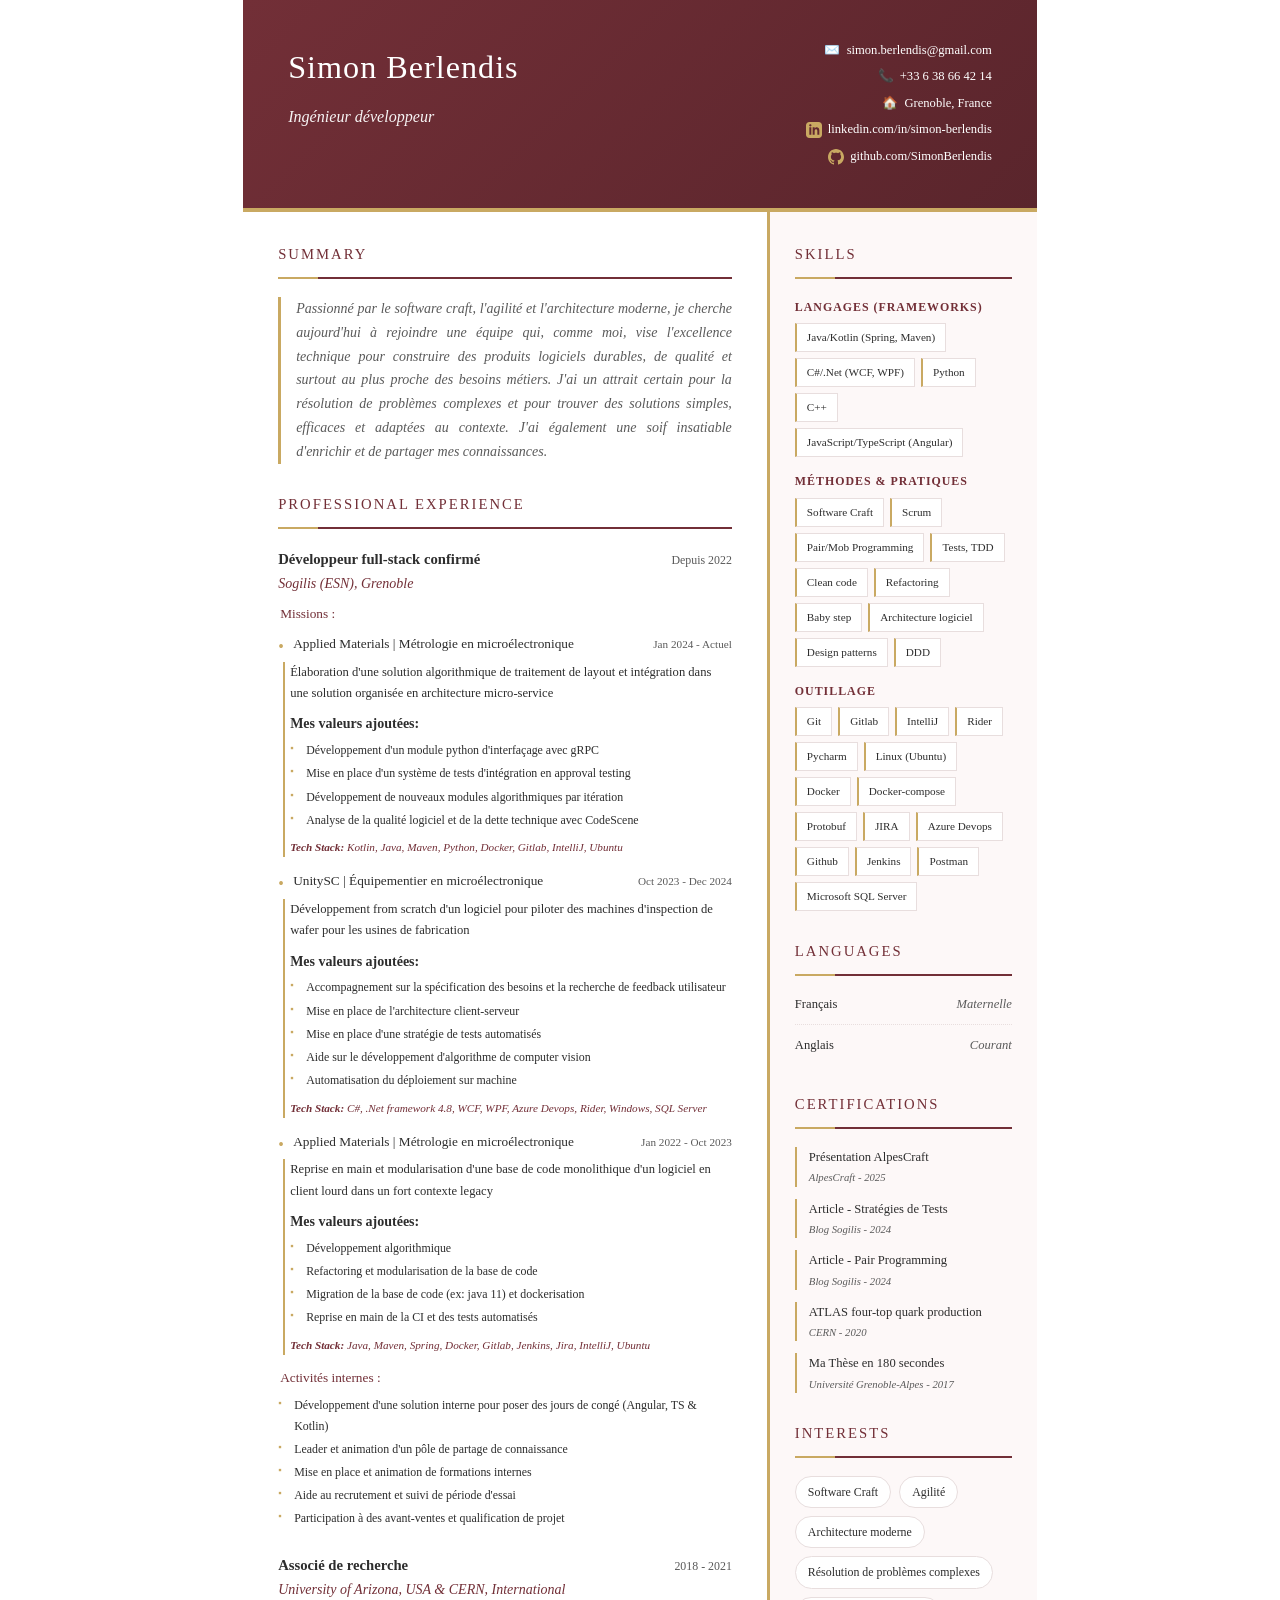
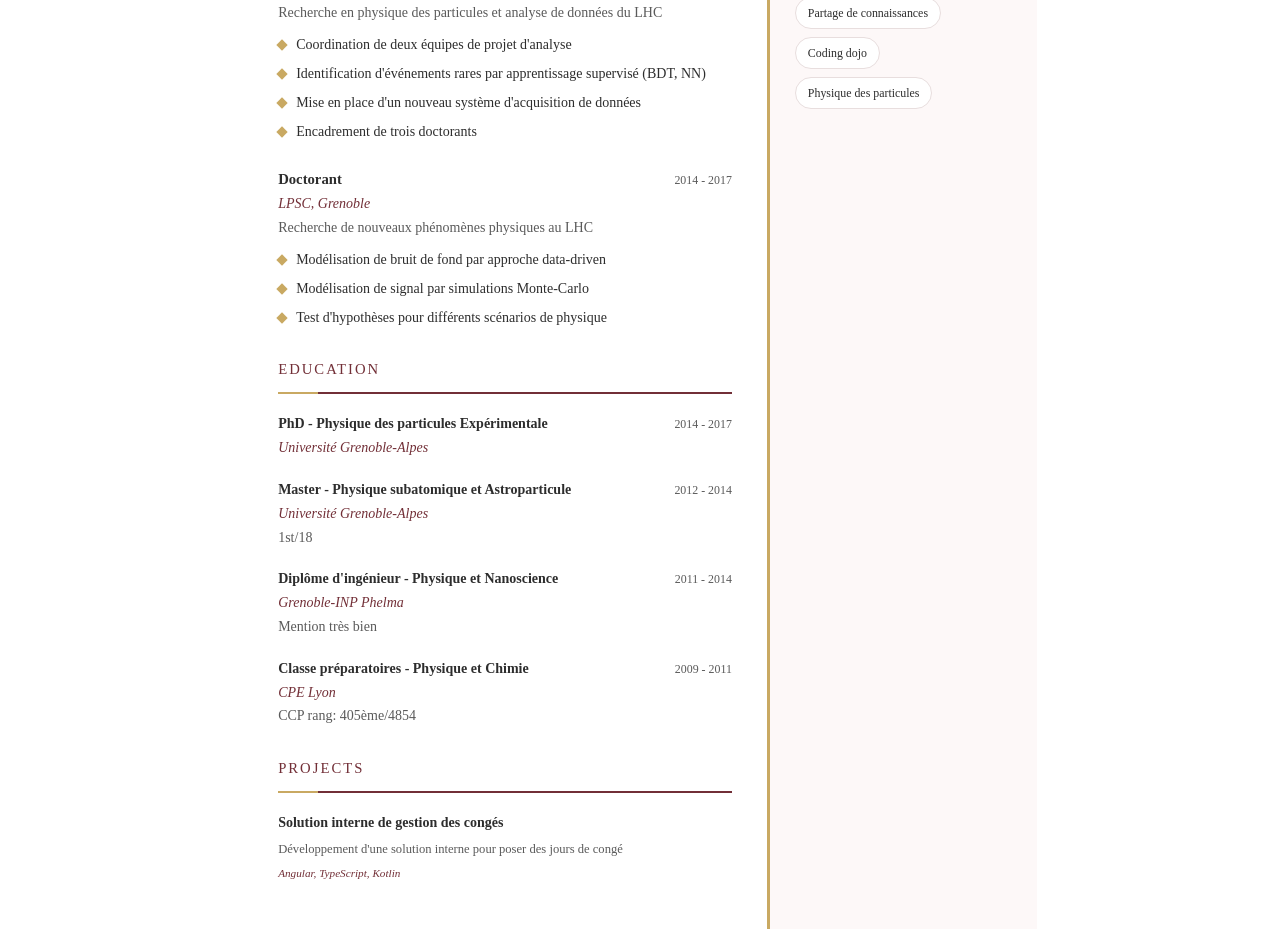
==== commit b4525289: "Refactor mission descriptions and titles - Removed 'Mission:' prefix from mission descriptions (3 oc" ====
--- a/index.html
+++ b/index.html
@@ -74,12 +74,12 @@
                     <div class="missions-container">
                     <div class="missions-heading">Missions :</div>
                     <div class="sub-experience-header">
-                        <div class="sub-experience-title">Applied Materials - Back-end | Métrologie en microélectronique</div>
+                        <div class="sub-experience-title">Applied Materials | Métrologie en microélectronique</div>
                         <div class="sub-experience-date">Jan 2024 - Actuel</div>
                     </div>
                     <div class="sub-experience-item">
                         <div class="sub-experience-description">
-                            <strong>Mission:</strong> Élaboration d'une solution algorithmique de traitement de layout et intégration dans une solution organisée en architecture micro-service
+                            Élaboration d'une solution algorithmique de traitement de layout et intégration dans une solution organisée en architecture micro-service
                         </div>
                         <div class="sub-experience-values">
                             <strong>Mes valeurs ajoutées:</strong>
@@ -96,12 +96,12 @@
                     </div>
 
                     <div class="sub-experience-header">
-                        <div class="sub-experience-title">UnitySC - Full stack | Équipementier en microélectronique</div>
+                        <div class="sub-experience-title">UnitySC | Équipementier en microélectronique</div>
                         <div class="sub-experience-date">Oct 2023 - Dec 2024</div>
                     </div>
                     <div class="sub-experience-item">
                         <div class="sub-experience-description">
-                            <strong>Mission:</strong> Développement from scratch d'un logiciel pour piloter des machines d'inspection de wafer pour les usines de fabrication
+                            Développement from scratch d'un logiciel pour piloter des machines d'inspection de wafer pour les usines de fabrication
                         </div>
                         <div class="sub-experience-values">
                             <strong>Mes valeurs ajoutées:</strong>
@@ -119,12 +119,12 @@
                     </div>
 
                     <div class="sub-experience-header">
-                        <div class="sub-experience-title">Applied Materials - Back-end | Métrologie en microélectronique</div>
+                        <div class="sub-experience-title">Applied Materials | Métrologie en microélectronique</div>
                         <div class="sub-experience-date">Jan 2022 - Oct 2023</div>
                     </div>
                     <div class="sub-experience-item">
                         <div class="sub-experience-description">
-                            <strong>Mission:</strong> Reprise en main et modularisation d'une base de code monolithique d'un logiciel en client lourd dans un fort contexte legacy
+                            Reprise en main et modularisation d'une base de code monolithique d'un logiciel en client lourd dans un fort contexte legacy
                         </div>
                         <div class="sub-experience-values">
                             <strong>Mes valeurs ajoutées:</strong>
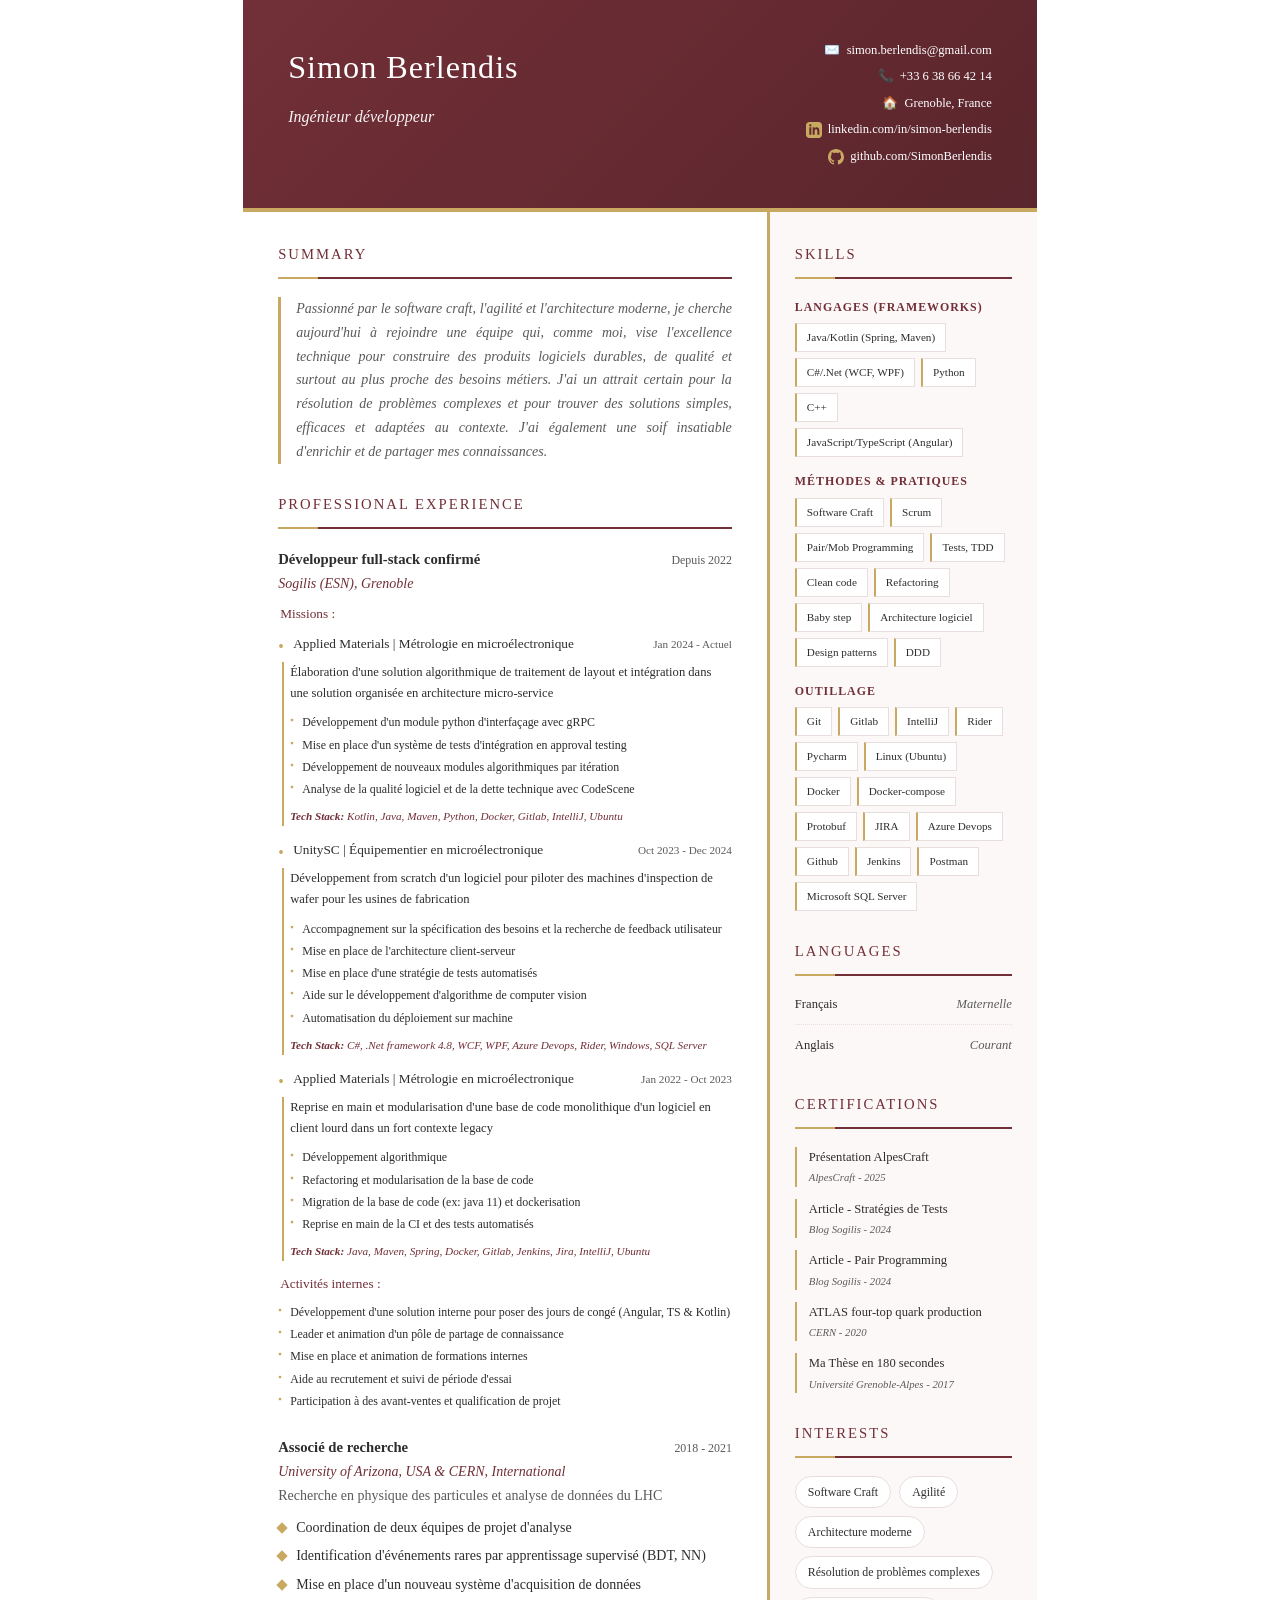
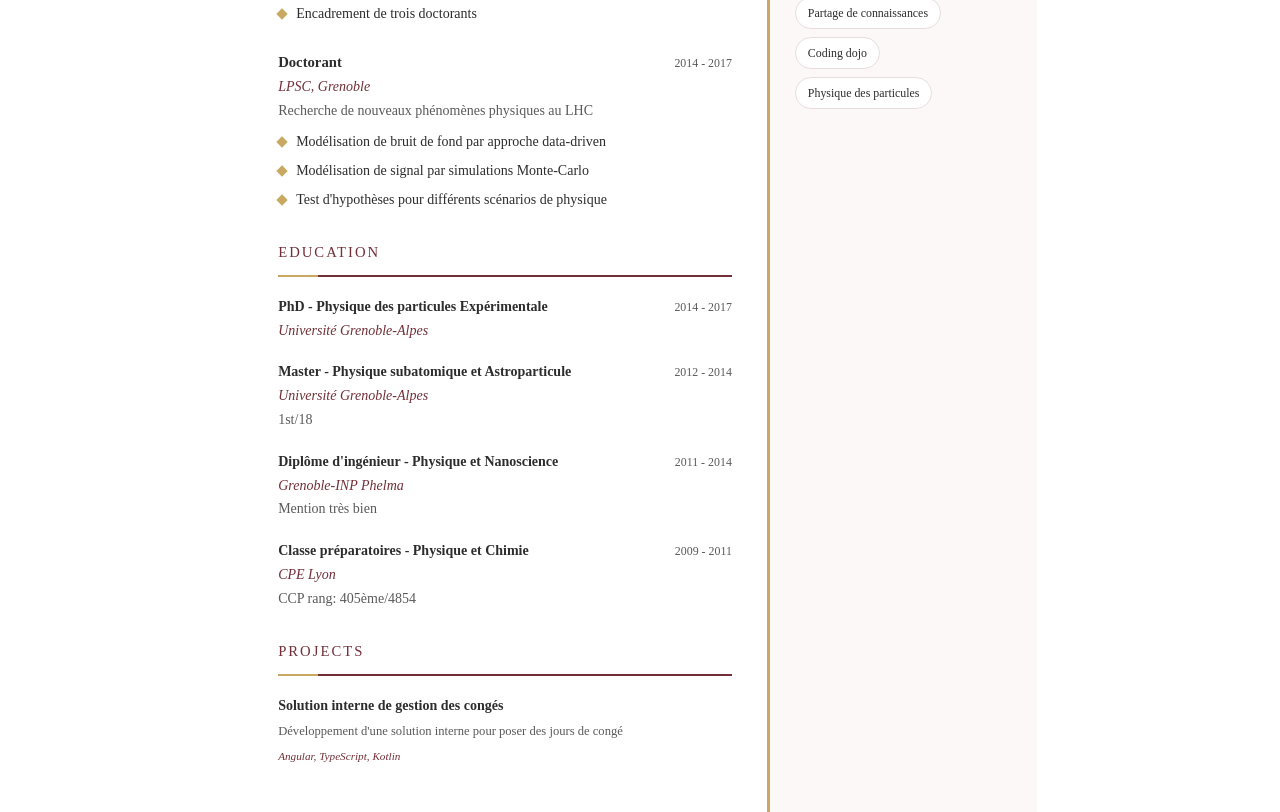
==== commit 7ce18e8b: "Improve valeurs apportées" ====
--- a/index.html
+++ b/index.html
@@ -72,85 +72,92 @@
                     </div>
 
                     <div class="missions-container">
-                    <div class="missions-heading">Missions :</div>
-                    <div class="sub-experience-header">
-                        <div class="sub-experience-title">Applied Materials | Métrologie en microélectronique</div>
-                        <div class="sub-experience-date">Jan 2024 - Actuel</div>
-                    </div>
-                    <div class="sub-experience-item">
-                        <div class="sub-experience-description">
-                            Élaboration d'une solution algorithmique de traitement de layout et intégration dans une solution organisée en architecture micro-service
-                        </div>
-                        <div class="sub-experience-values">
-                            <strong>Mes valeurs ajoutées:</strong>
-                            <ul>
-                                <li>Développement d'un module python d'interfaçage avec gRPC</li>
-                                <li>Mise en place d'un système de tests d'intégration en approval testing</li>
-                                <li>Développement de nouveaux modules algorithmiques par itération</li>
-                                <li>Analyse de la qualité logiciel et de la dette technique avec CodeScene</li>
-                            </ul>
-                        </div>
-                        <div class="sub-experience-tech">
-                            <strong>Tech Stack:</strong> Kotlin, Java, Maven, Python, Docker, Gitlab, IntelliJ, Ubuntu
-                        </div>
-                    </div>
-
-                    <div class="sub-experience-header">
-                        <div class="sub-experience-title">UnitySC | Équipementier en microélectronique</div>
-                        <div class="sub-experience-date">Oct 2023 - Dec 2024</div>
-                    </div>
-                    <div class="sub-experience-item">
-                        <div class="sub-experience-description">
-                            Développement from scratch d'un logiciel pour piloter des machines d'inspection de wafer pour les usines de fabrication
-                        </div>
-                        <div class="sub-experience-values">
-                            <strong>Mes valeurs ajoutées:</strong>
-                            <ul>
-                                <li>Accompagnement sur la spécification des besoins et la recherche de feedback utilisateur</li>
-                                <li>Mise en place de l'architecture client-serveur</li>
-                                <li>Mise en place d'une stratégie de tests automatisés</li>
-                                <li>Aide sur le développement d'algorithme de computer vision</li>
-                                <li>Automatisation du déploiement sur machine</li>
-                            </ul>
-                        </div>
-                        <div class="sub-experience-tech">
-                            <strong>Tech Stack:</strong> C#, .Net framework 4.8, WCF, WPF, Azure Devops, Rider, Windows, SQL Server
-                        </div>
-                    </div>
-
-                    <div class="sub-experience-header">
-                        <div class="sub-experience-title">Applied Materials | Métrologie en microélectronique</div>
-                        <div class="sub-experience-date">Jan 2022 - Oct 2023</div>
-                    </div>
-                    <div class="sub-experience-item">
-                        <div class="sub-experience-description">
-                            Reprise en main et modularisation d'une base de code monolithique d'un logiciel en client lourd dans un fort contexte legacy
-                        </div>
-                        <div class="sub-experience-values">
-                            <strong>Mes valeurs ajoutées:</strong>
-                            <ul>
-                                <li>Développement algorithmique</li>
-                                <li>Refactoring et modularisation de la base de code</li>
-                                <li>Migration de la base de code (ex: java 11) et dockerisation</li>
-                                <li>Reprise en main de la CI et des tests automatisés</li>
-                            </ul>
-                        </div>
-                        <div class="sub-experience-tech">
-                            <strong>Tech Stack:</strong> Java, Maven, Spring, Docker, Gitlab, Jenkins, Jira, IntelliJ, Ubuntu
-                        </div>
-                    </div>
+                        <div class="missions-heading">Missions :</div>
+                        <div class="sub-experience-header">
+                            <div class="sub-experience-title">Applied Materials | Métrologie en microélectronique</div>
+                            <div class="sub-experience-date">Jan 2024 - Actuel</div>
+                        </div>
+                        <div class="sub-experience-item">
+                            <div class="sub-experience-description">
+                                Élaboration d'une solution algorithmique de traitement de layout et intégration dans une
+                                solution organisée en architecture micro-service
+                            </div>
+                            <div class="sub-experience-values">
+                                <ul>
+                                    <li>Développement d'un module python d'interfaçage avec gRPC</li>
+                                    <li>Mise en place d'un système de tests d'intégration en approval testing</li>
+                                    <li>Développement de nouveaux modules algorithmiques par itération</li>
+                                    <li>Analyse de la qualité logiciel et de la dette technique avec CodeScene</li>
+                                </ul>
+                            </div>
+                            <div class="sub-experience-tech">
+                                <strong>Tech Stack:</strong> Kotlin, Java, Maven, Python, Docker, Gitlab, IntelliJ,
+                                Ubuntu
+                            </div>
+                        </div>
+
+                        <div class="sub-experience-header">
+                            <div class="sub-experience-title">UnitySC | Équipementier en microélectronique</div>
+                            <div class="sub-experience-date">Oct 2023 - Dec 2024</div>
+                        </div>
+                        <div class="sub-experience-item">
+                            <div class="sub-experience-description">
+                                Développement from scratch d'un logiciel pour piloter des machines d'inspection de wafer
+                                pour les usines de fabrication
+                            </div>
+                            <div class="sub-experience-values">
+                                <ul>
+                                    <li>Accompagnement sur la spécification des besoins et la recherche de feedback
+                                        utilisateur
+                                    </li>
+                                    <li>Mise en place de l'architecture client-serveur</li>
+                                    <li>Mise en place d'une stratégie de tests automatisés</li>
+                                    <li>Aide sur le développement d'algorithme de computer vision</li>
+                                    <li>Automatisation du déploiement sur machine</li>
+                                </ul>
+                            </div>
+                            <div class="sub-experience-tech">
+                                <strong>Tech Stack:</strong> C#, .Net framework 4.8, WCF, WPF, Azure Devops, Rider,
+                                Windows, SQL Server
+                            </div>
+                        </div>
+
+                        <div class="sub-experience-header">
+                            <div class="sub-experience-title">Applied Materials | Métrologie en microélectronique</div>
+                            <div class="sub-experience-date">Jan 2022 - Oct 2023</div>
+                        </div>
+                        <div class="sub-experience-item">
+                            <div class="sub-experience-description">
+                                Reprise en main et modularisation d'une base de code monolithique d'un logiciel en
+                                client lourd dans un fort contexte legacy
+                            </div>
+                            <div class="sub-experience-values">
+                                <ul>
+                                    <li>Développement algorithmique</li>
+                                    <li>Refactoring et modularisation de la base de code</li>
+                                    <li>Migration de la base de code (ex: java 11) et dockerisation</li>
+                                    <li>Reprise en main de la CI et des tests automatisés</li>
+                                </ul>
+                            </div>
+                            <div class="sub-experience-tech">
+                                <strong>Tech Stack:</strong> Java, Maven, Spring, Docker, Gitlab, Jenkins, Jira,
+                                IntelliJ, Ubuntu
+                            </div>
+                        </div>
                     </div>
 
                     <div class="internal-activities-heading">Activités internes :</div>
-                        <div class="sub-experience-values">
-                            <ul>
-                                <li>Développement d'une solution interne pour poser des jours de congé (Angular, TS & Kotlin)</li>
-                                <li>Leader et animation d'un pôle de partage de connaissance</li>
-                                <li>Mise en place et animation de formations internes</li>
-                                <li>Aide au recrutement et suivi de période d'essai</li>
-                                <li>Participation à des avant-ventes et qualification de projet</li>
-                            </ul>
-                        </div>
+                    <div class="sub-experience-values">
+                        <ul>
+                            <li>Développement d'une solution interne pour poser des jours de congé (Angular, TS &
+                                Kotlin)
+                            </li>
+                            <li>Leader et animation d'un pôle de partage de connaissance</li>
+                            <li>Mise en place et animation de formations internes</li>
+                            <li>Aide au recrutement et suivi de période d'essai</li>
+                            <li>Participation à des avant-ventes et qualification de projet</li>
+                        </ul>
+                    </div>
                 </div>
 
                 <div class="experience-item">
@@ -158,8 +165,10 @@
                         <div>
                             <div class="experience-title">Associé de recherche</div>
                             <div class="experience-company">University of Arizona, USA &amp; CERN, International</div>
-                            <div class="experience-description">Recherche en physique des particules et analyse de données du
-                                LHC</div>
+                            <div class="experience-description">Recherche en physique des particules et analyse de
+                                données du
+                                LHC
+                            </div>
                         </div>
                         <div class="experience-date">2018 - 2021</div>
                     </div>
--- a/styles.css
+++ b/styles.css
@@ -184,8 +184,8 @@
 
 .sub-experience-item {
     margin-bottom: 12px;
-    margin-left: 5px;
-    padding-left: 5px;
+    margin-left: 4px;
+    padding-left: 6px;
     border-left: 2px solid var(--gold);
     page-break-inside: avoid;
 }
@@ -250,14 +250,12 @@
 
 .sub-experience-values ul {
     list-style: none;
-    padding-left: 0;
-    margin-top: 4px;
 }
 
 .sub-experience-values li {
     position: relative;
-    padding-left: 16px;
-    margin-bottom: 3px;
+    padding-left: 12px;
+    margin-bottom: 2px;
     font-size: 0.85em;
 }
 
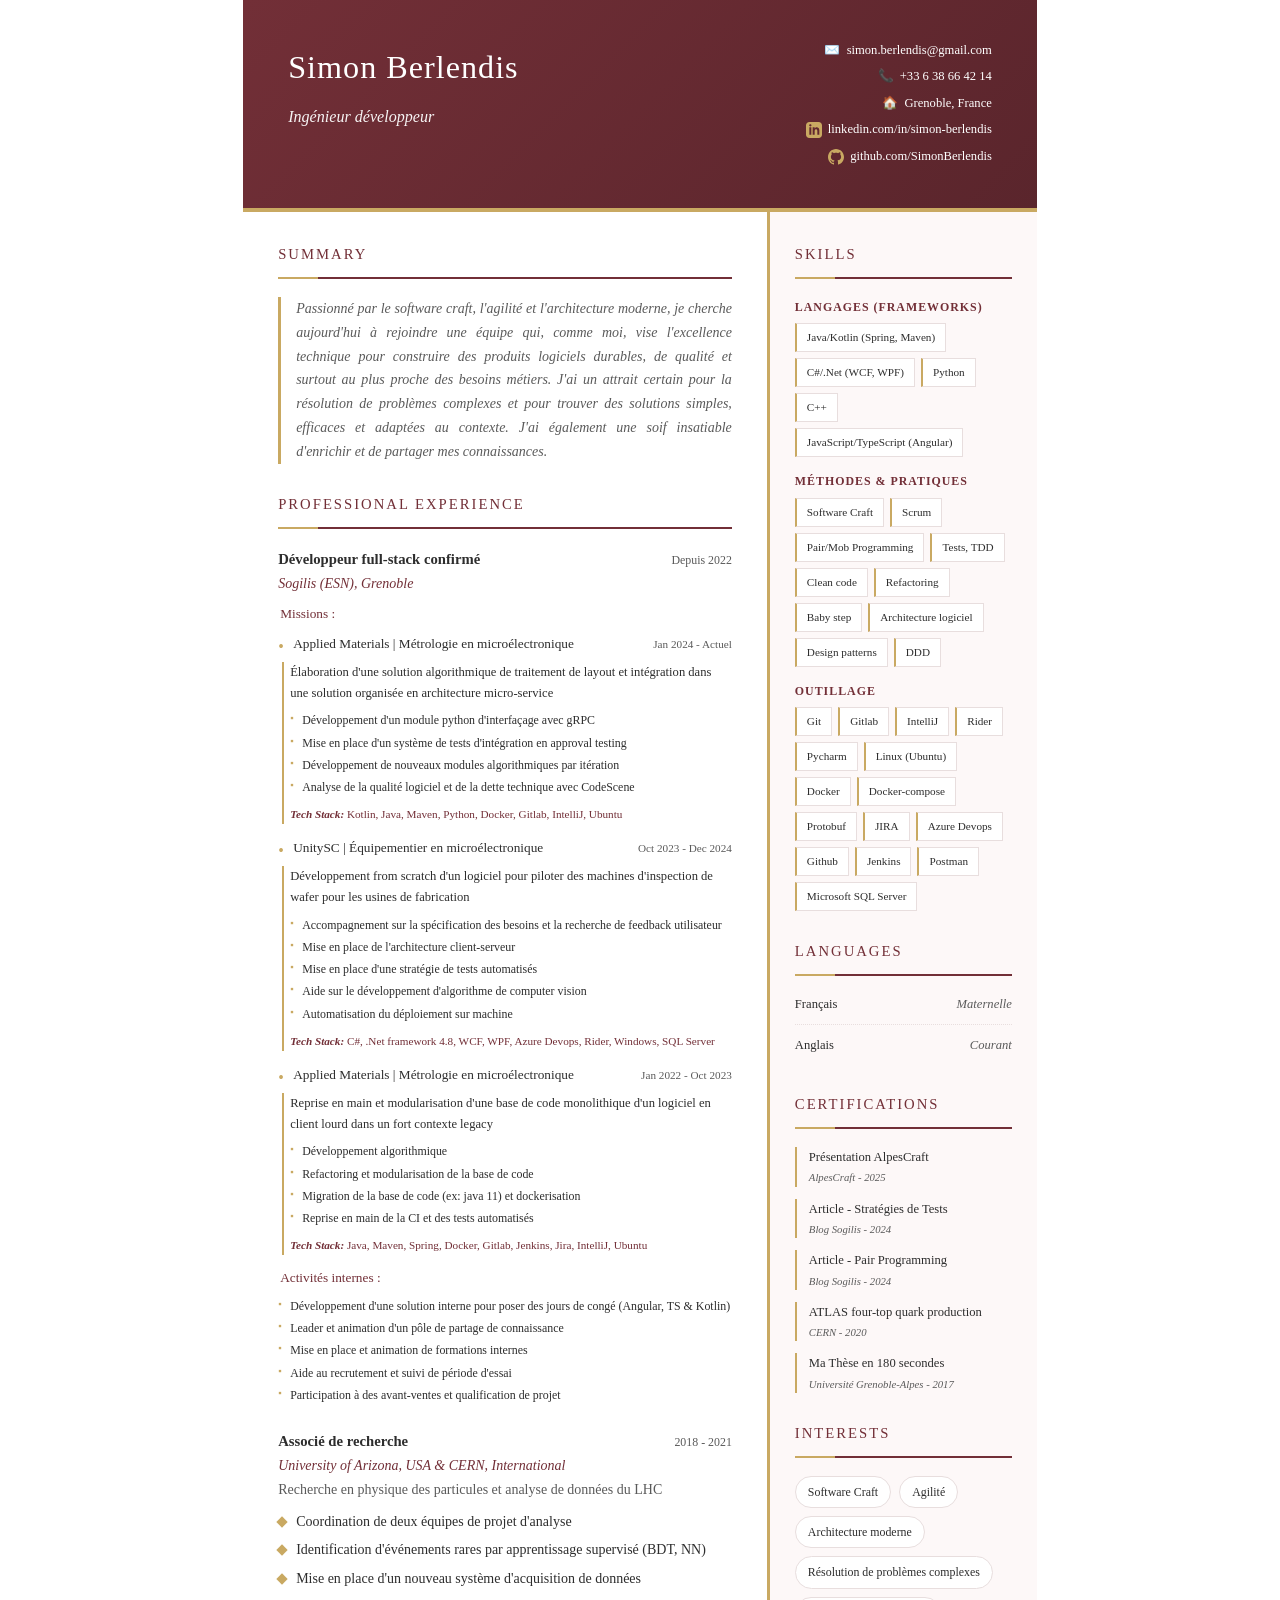
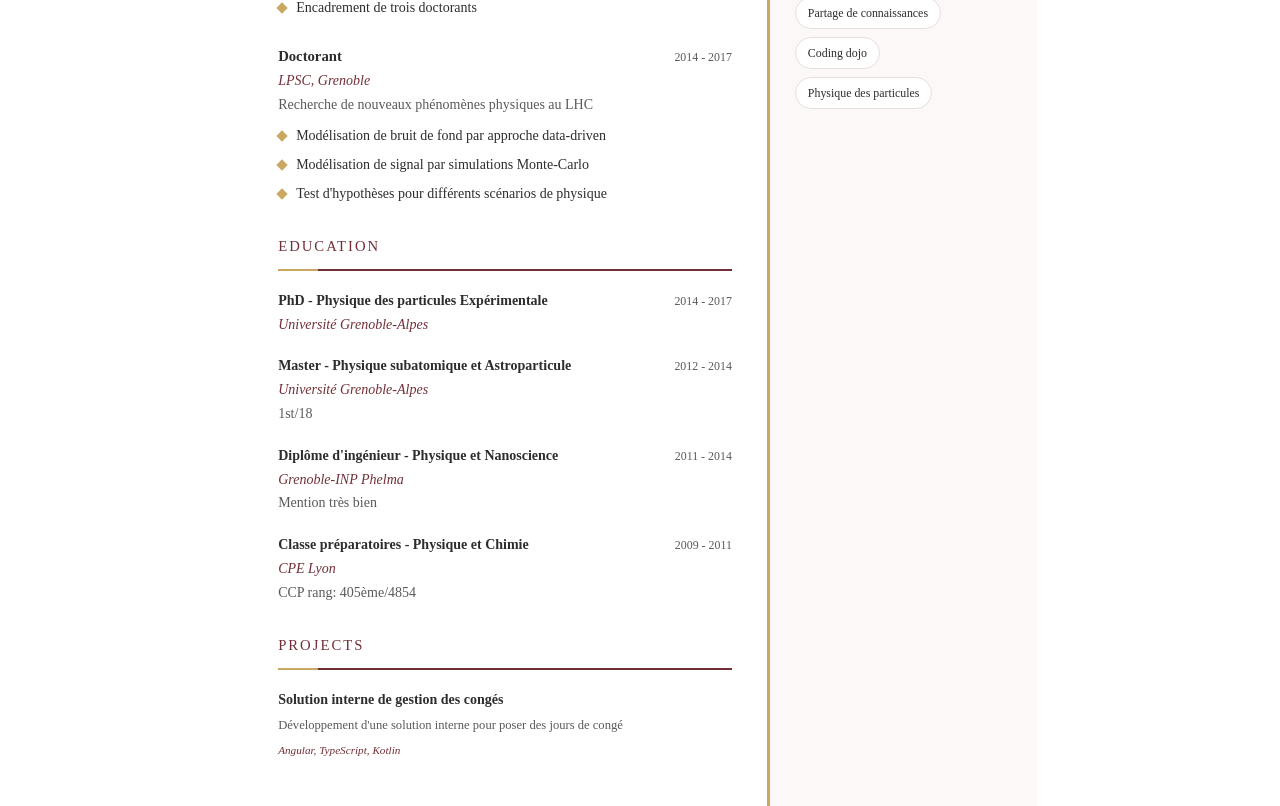
==== commit bf01cf13: "Improve valeurs apportées" ====
--- a/index.html
+++ b/index.html
@@ -91,8 +91,8 @@
                                 </ul>
                             </div>
                             <div class="sub-experience-tech">
-                                <strong>Tech Stack:</strong> Kotlin, Java, Maven, Python, Docker, Gitlab, IntelliJ,
-                                Ubuntu
+                                <strong>Tech Stack:</strong> <span>Kotlin, Java, Maven, Python, Docker, Gitlab, IntelliJ,
+                                Ubuntu</span>
                             </div>
                         </div>
 
@@ -117,8 +117,8 @@
                                 </ul>
                             </div>
                             <div class="sub-experience-tech">
-                                <strong>Tech Stack:</strong> C#, .Net framework 4.8, WCF, WPF, Azure Devops, Rider,
-                                Windows, SQL Server
+                                <strong>Tech Stack:</strong> <span>C#, .Net framework 4.8, WCF, WPF, Azure Devops, Rider,
+                                Windows, SQL Server</span>
                             </div>
                         </div>
 
@@ -140,8 +140,8 @@
                                 </ul>
                             </div>
                             <div class="sub-experience-tech">
-                                <strong>Tech Stack:</strong> Java, Maven, Spring, Docker, Gitlab, Jenkins, Jira,
-                                IntelliJ, Ubuntu
+                                <strong>Tech Stack:</strong> <span>Java, Maven, Spring, Docker, Gitlab, Jenkins, Jira,
+                                IntelliJ, Ubuntu</span>
                             </div>
                         </div>
                     </div>
--- a/styles.css
+++ b/styles.css
@@ -241,7 +241,7 @@
 .sub-experience-description {
     font-size: 0.9em;
     color: var(--text-color);
-    margin-bottom: 8px;
+    margin-bottom: 6px;
 }
 
 .sub-experience-values {
@@ -270,7 +270,14 @@
 .sub-experience-tech {
     font-size: 0.8em;
     color: var(--primary-color);
-    font-style: italic;
+}
+
+.sub-experience-tech strong {
+    font-style: italic;
+}
+
+.sub-experience-tech span {
+    font-style: normal;
 }
 
 .experience-header {
